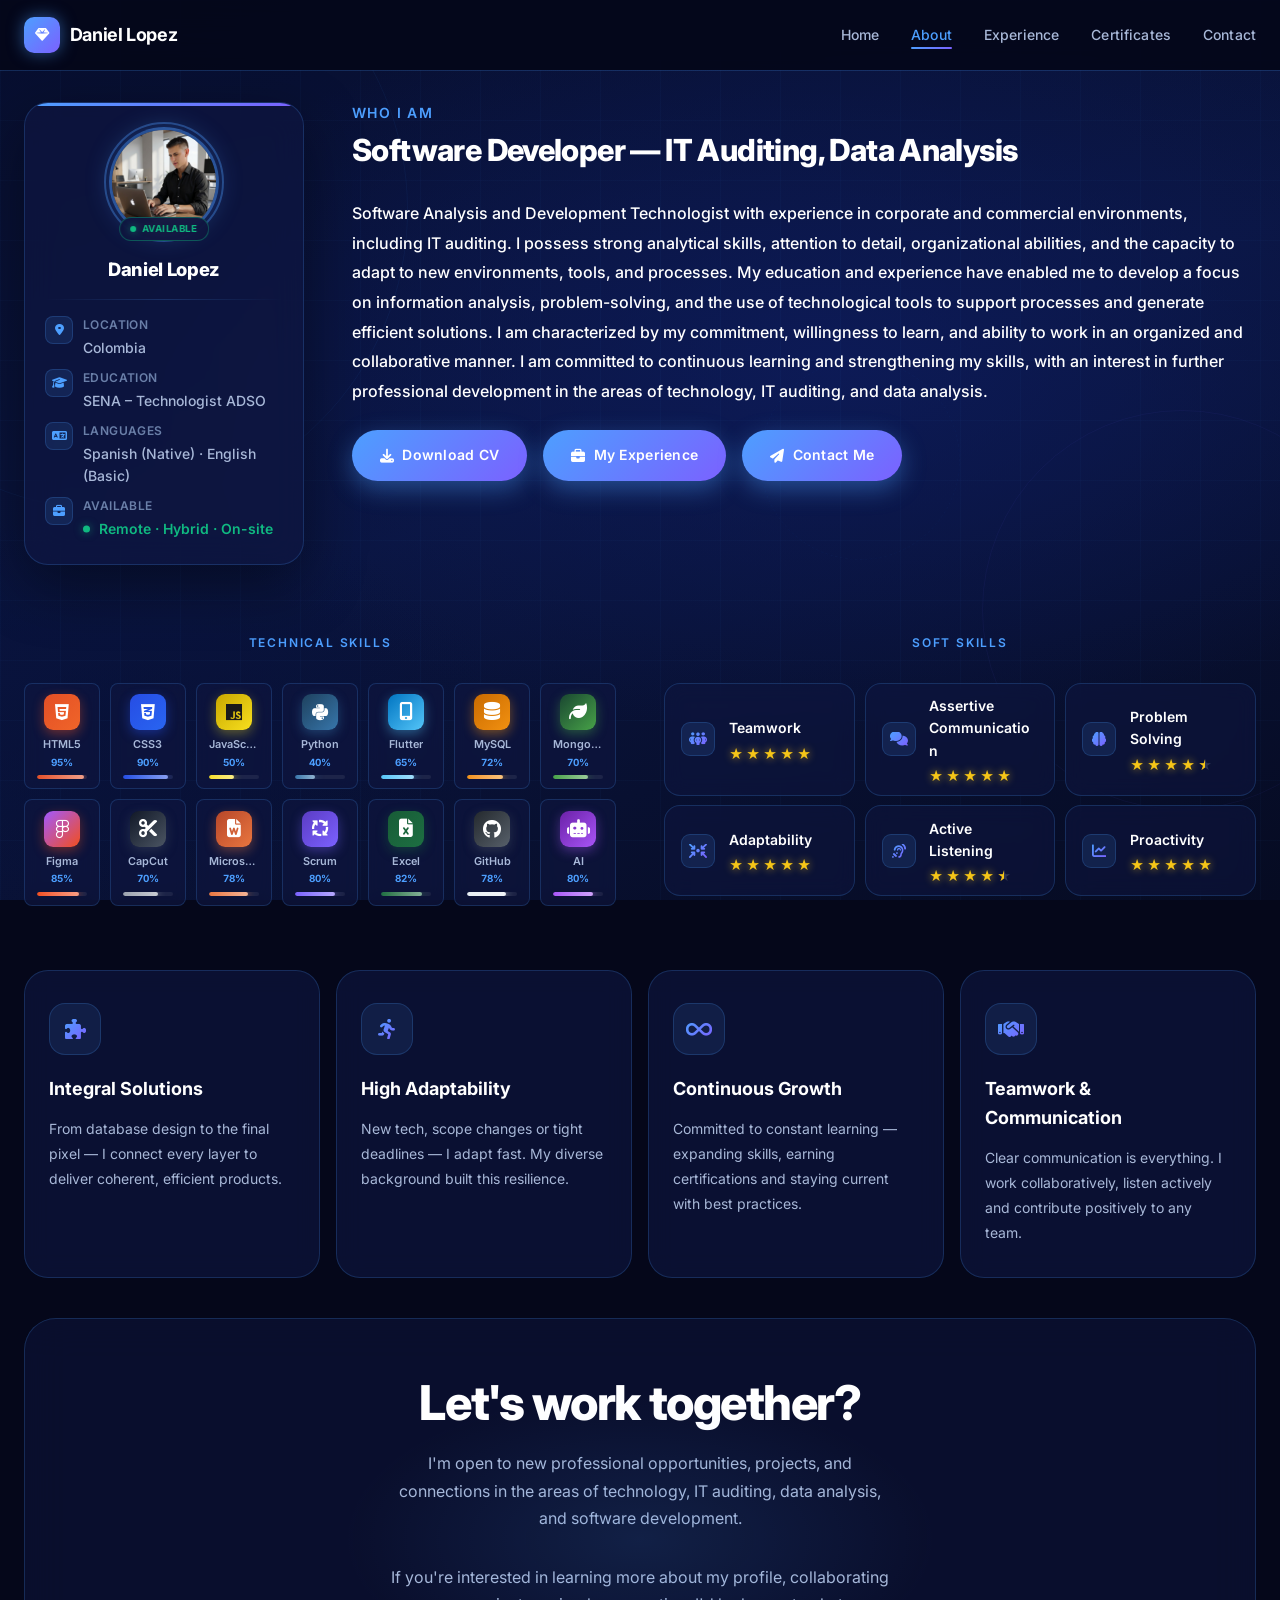
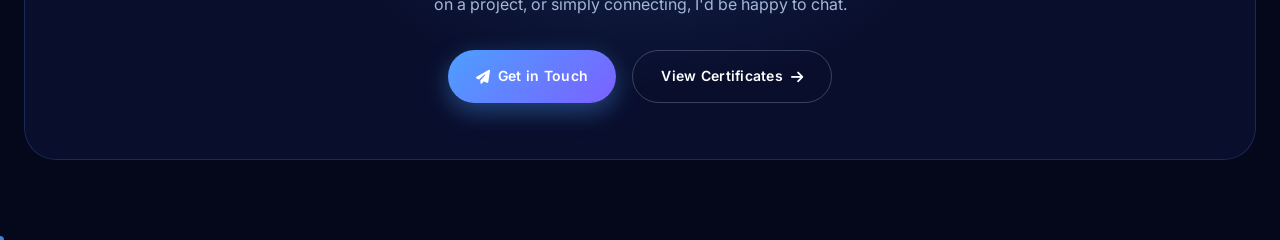
==== acercade/acercade.html @ 4b6804d8 "Actualizar contenido y traducciones en varias páginas: cambiar descripciones y etiquetas a inglés pa" ====
﻿<!DOCTYPE html>
<html lang="en">
  <head>
    <meta charset="UTF-8" />
    <meta name="viewport" content="width=device-width, initial-scale=1.0" />
    <meta name="description" content="About Daniel Lopez - Software Analysis and Development Technologist" />
    <title>Daniel Lopez | About Me</title>
    <!-- Google tag (gtag.js) -->
    <script async src="https://www.googletagmanager.com/gtag/js?id=G-GQ8SQ4P1QR"></script>
    <script>
      window.dataLayer = window.dataLayer || [];
      function gtag(){dataLayer.push(arguments);}
      gtag('js', new Date());
      gtag('config', 'G-GQ8SQ4P1QR');
    </script>
    <link rel="stylesheet" href="acercade.css" />
    <link rel="preconnect" href="https://fonts.googleapis.com" />
    <link rel="preconnect" href="https://fonts.gstatic.com" crossorigin />
    <link href="https://fonts.googleapis.com/css2?family=Inter:wght@300;400;500;600;700;800;900&display=swap" rel="stylesheet" />
    <link rel="stylesheet" href="https://cdnjs.cloudflare.com/ajax/libs/font-awesome/6.5.0/css/all.min.css" />
  </head>
  <body>

    <!-- ====== NAVBAR ====== -->
    <header class="header scrolled" id="header">
      <nav class="nav container">
        <a href="../index.html" class="nav__logo">
          <span class="nav__logo-icon"><i class="fas fa-gem"></i></span>
          <span class="nav__logo-text">Daniel Lopez</span>
        </a>

        <ul class="nav__menu" id="nav-menu">
          <li class="nav__item"><a href="../index.html#home"      class="nav__link">Home</a></li>
          <li class="nav__item"><a href="acercade.html"           class="nav__link active-link">About</a></li>
          <li class="nav__item"><a href="../experiencia/experiencia.html" class="nav__link">Experience</a></li>
          <li class="nav__item"><a href="../certificados/certificados.html" class="nav__link">Certificates</a></li>
          <li class="nav__item"><a href="../contacto/contacto.html" class="nav__link">Contact</a></li>
        </ul>

        <div class="nav__toggle" id="nav-toggle" aria-label="Toggle menu">
          <span></span><span></span><span></span>
        </div>
      </nav>
    </header>

    <!-- ====== MAIN ====== -->
    <main class="about-page">

      <!-- Decorative background -->
      <div class="about-bg">
        <div class="about-bg__circle about-bg__circle--1"></div>
        <div class="about-bg__circle about-bg__circle--2"></div>
        <div class="about-bg__circle about-bg__circle--3"></div>
      </div>

      <div class="about-wrapper container">

        <!-- ===== BLOCK 1: PROFILE (profile card + bio) ===== -->
        <div class="about-main">

          <!-- ---- Left column: Profile Card ---- -->
          <div class="about-left reveal reveal--left">

            <!-- Profile card -->
            <div class="profile-card">

              <!-- Small circular photo + badge -->
              <div class="profile-card__photo-wrap">
                <div class="profile-card__photo-ring"></div>
                <div class="profile-card__photo-frame">
                  <img src="../images/imagen_perfil.png" alt="Daniel Lopez" />
                </div>
                <div class="profile-card__status">
                  <span class="profile-card__status-dot"></span>
                  <span>Available</span>
                </div>
              </div>

              <!-- Name and title -->
              <div class="profile-card__identity">
                <h2 class="profile-card__name">Daniel Lopez</h2>
              </div>

              <!-- Divider -->
              <div class="profile-card__divider"></div>

              <!-- Personal info -->
              <div class="profile-card__details">
                <div class="about-detail">
                  <span class="about-detail__icon"><i class="fas fa-map-marker-alt"></i></span>
                  <div>
                    <span class="about-detail__label">Location</span>
                    <span class="about-detail__value">Colombia</span>
                  </div>
                </div>
                <div class="about-detail">
                  <span class="about-detail__icon"><i class="fas fa-graduation-cap"></i></span>
                  <div>
                    <span class="about-detail__label">Education</span>
                    <span class="about-detail__value">SENA &ndash; Technologist ADSO</span>
                  </div>
                </div>
                <div class="about-detail">
                  <span class="about-detail__icon"><i class="fas fa-language"></i></span>
                  <div>
                    <span class="about-detail__label">Languages</span>
                    <span class="about-detail__value">Spanish (Native) &middot; English (Basic)</span>
                  </div>
                </div>
                <div class="about-detail">
                  <span class="about-detail__icon"><i class="fas fa-briefcase"></i></span>
                  <div>
                    <span class="about-detail__label">Available</span>
                    <span class="about-detail__value about-detail__value--available">Remote &middot; Hybrid &middot; On-site</span>
                  </div>
                </div>
              </div>

            </div><!-- end profile-card -->
          </div>

          <!-- ---- Right column: Bio + buttons ---- -->
          <div class="about-right reveal reveal--right">

            <!-- Heading -->
            <div class="about-bio__header">
              <p class="about-hero__subtitle">Who I am</p>
              <h1 class="about-bio__title">
                Software Developer &mdash;
                <span class="about-bio__title--accent"> IT Auditing, Data Analysis</span>
              </h1>
            </div>

            <!-- Condensed bio -->
            <div class="about-bio">
              <p class="about-bio__text">
                Software Analysis and Development Technologist with experience in corporate and commercial environments, including IT auditing.
                I possess strong analytical skills, attention to detail, organizational abilities, and the capacity to adapt to new environments, tools, and processes.
                My education and experience have enabled me to develop a focus on information analysis, problem-solving, and the use of technological tools to support processes and generate efficient solutions.
                I am characterized by my commitment, willingness to learn, and ability to work in an organized and collaborative manner.
                I am committed to continuous learning and strengthening my skills, with an interest in further professional development in the areas of technology, IT auditing, and data analysis.
              </p>
            </div>

            <!-- CTA Buttons -->
            <div class="about-actions">
              <a href="../cv/Hoja de Vida.pdf" class="btn btn--primary" download="Hoja de Vida.pdf">
                <i class="fas fa-download"></i> Download CV
              </a>
              <a href="../experiencia/experiencia.html" class="btn btn--primary">
                <i class="fas fa-briefcase"></i> My Experience
              </a>
              <a href="../contacto/contacto.html" class="btn btn--primary">
                <i class="fas fa-paper-plane"></i> Contact Me
              </a>
            </div>

          </div><!-- end about-right -->
        </div><!-- end about-main -->


        <!-- ===== BLOCK 2: SKILLS + SOFT SKILLS IN PARALLEL ===== -->
        <div class="about-skills-tools">

          <!-- Technical skill chips -->
          <div class="about-skills-col">
            <div class="section-label section-label--left">
              <span class="section-label__text">Technical Skills</span>
              <span class="section-label__line"></span>
            </div>

            <div class="skills-chips">

              <div class="sk-chip">
                <div class="sk-chip__icon sk-chip__icon--html"><i class="fab fa-html5"></i></div>
                <div class="sk-chip__info">
                  <div class="sk-chip__top"><span class="sk-chip__name">HTML5</span><span class="sk-chip__pct">95%</span></div>
                  <div class="sk-chip__bar"><div class="skill-item__fill skill-item__fill--html"></div></div>
                </div>
              </div>

              <div class="sk-chip">
                <div class="sk-chip__icon sk-chip__icon--css"><i class="fab fa-css3-alt"></i></div>
                <div class="sk-chip__info">
                  <div class="sk-chip__top"><span class="sk-chip__name">CSS3</span><span class="sk-chip__pct">90%</span></div>
                  <div class="sk-chip__bar"><div class="skill-item__fill skill-item__fill--css"></div></div>
                </div>
              </div>

              <div class="sk-chip">
                <div class="sk-chip__icon sk-chip__icon--js"><i class="fab fa-js"></i></div>
                <div class="sk-chip__info">
                  <div class="sk-chip__top"><span class="sk-chip__name">JavaScript</span><span class="sk-chip__pct">50%</span></div>
                  <div class="sk-chip__bar"><div class="skill-item__fill skill-item__fill--js"></div></div>
                </div>
              </div>

              <div class="sk-chip">
                <div class="sk-chip__icon sk-chip__icon--python"><i class="fab fa-python"></i></div>
                <div class="sk-chip__info">
                  <div class="sk-chip__top"><span class="sk-chip__name">Python</span><span class="sk-chip__pct">40%</span></div>
                  <div class="sk-chip__bar"><div class="skill-item__fill skill-item__fill--python"></div></div>
                </div>
              </div>

              <div class="sk-chip">
                <div class="sk-chip__icon sk-chip__icon--flutter"><i class="fas fa-mobile-screen-button"></i></div>
                <div class="sk-chip__info">
                  <div class="sk-chip__top"><span class="sk-chip__name">Flutter</span><span class="sk-chip__pct">65%</span></div>
                  <div class="sk-chip__bar"><div class="skill-item__fill skill-item__fill--flutter"></div></div>
                </div>
              </div>

              <div class="sk-chip">
                <div class="sk-chip__icon sk-chip__icon--mysql"><i class="fas fa-database"></i></div>
                <div class="sk-chip__info">
                  <div class="sk-chip__top"><span class="sk-chip__name">MySQL</span><span class="sk-chip__pct">72%</span></div>
                  <div class="sk-chip__bar"><div class="skill-item__fill skill-item__fill--mysql"></div></div>
                </div>
              </div>

              <div class="sk-chip">
                <div class="sk-chip__icon sk-chip__icon--mongo"><i class="fas fa-leaf"></i></div>
                <div class="sk-chip__info">
                  <div class="sk-chip__top"><span class="sk-chip__name">MongoDB</span><span class="sk-chip__pct">70%</span></div>
                  <div class="sk-chip__bar"><div class="skill-item__fill skill-item__fill--mongo"></div></div>
                </div>
              </div>

              <div class="sk-chip">
                <div class="sk-chip__icon sk-chip__icon--figma"><i class="fab fa-figma"></i></div>
                <div class="sk-chip__info">
                  <div class="sk-chip__top"><span class="sk-chip__name">Figma</span><span class="sk-chip__pct">85%</span></div>
                  <div class="sk-chip__bar"><div class="skill-item__fill skill-item__fill--figma"></div></div>
                </div>
              </div>

              <div class="sk-chip">
                <div class="sk-chip__icon sk-chip__icon--capcut"><i class="fas fa-scissors"></i></div>
                <div class="sk-chip__info">
                  <div class="sk-chip__top"><span class="sk-chip__name">CapCut</span><span class="sk-chip__pct">70%</span></div>
                  <div class="sk-chip__bar"><div class="skill-item__fill skill-item__fill--capcut"></div></div>
                </div>
              </div>

              <div class="sk-chip">
                <div class="sk-chip__icon sk-chip__icon--office"><i class="fas fa-file-word"></i></div>
                <div class="sk-chip__info">
                  <div class="sk-chip__top"><span class="sk-chip__name">Microsoft Office</span><span class="sk-chip__pct">78%</span></div>
                  <div class="sk-chip__bar"><div class="skill-item__fill skill-item__fill--office"></div></div>
                </div>
              </div>

              <div class="sk-chip">
                <div class="sk-chip__icon sk-chip__icon--scrum"><i class="fas fa-arrows-spin"></i></div>
                <div class="sk-chip__info">
                  <div class="sk-chip__top"><span class="sk-chip__name">Scrum</span><span class="sk-chip__pct">80%</span></div>
                  <div class="sk-chip__bar"><div class="skill-item__fill skill-item__fill--scrum"></div></div>
                </div>
              </div>

              <div class="sk-chip">
                <div class="sk-chip__icon sk-chip__icon--excel"><i class="fas fa-file-excel"></i></div>
                <div class="sk-chip__info">
                  <div class="sk-chip__top"><span class="sk-chip__name">Excel</span><span class="sk-chip__pct">82%</span></div>
                  <div class="sk-chip__bar"><div class="skill-item__fill skill-item__fill--excel"></div></div>
                </div>
              </div>

              <div class="sk-chip">
                <div class="sk-chip__icon sk-chip__icon--github"><i class="fab fa-github"></i></div>
                <div class="sk-chip__info">
                  <div class="sk-chip__top"><span class="sk-chip__name">GitHub</span><span class="sk-chip__pct">78%</span></div>
                  <div class="sk-chip__bar"><div class="skill-item__fill skill-item__fill--github"></div></div>
                </div>
              </div>

              <div class="sk-chip">
                <div class="sk-chip__icon sk-chip__icon--ai"><i class="fas fa-robot"></i></div>
                <div class="sk-chip__info">
                  <div class="sk-chip__top"><span class="sk-chip__name">AI</span><span class="sk-chip__pct">80%</span></div>
                  <div class="sk-chip__bar"><div class="skill-item__fill skill-item__fill--ai"></div></div>
                </div>
              </div>

            </div>
          </div><!-- end skills-col -->

        <!-- Soft Skills -->
        <div class="about-softskills-row">
          <div class="section-label section-label--left">
            <span class="section-label__text">Soft Skills</span>
            <span class="section-label__line"></span>
          </div>

          <div class="soft-skills soft-skills--grid">

            <div class="soft-skill">
              <div class="soft-skill__icon"><i class="fas fa-people-group"></i></div>
              <div class="soft-skill__body">
                <span class="soft-skill__name">Teamwork</span>
                <div class="soft-skill__dots">
                  <span class="soft-skill__dot soft-skill__dot--on"></span>
                  <span class="soft-skill__dot soft-skill__dot--on"></span>
                  <span class="soft-skill__dot soft-skill__dot--on"></span>
                  <span class="soft-skill__dot soft-skill__dot--on"></span>
                  <span class="soft-skill__dot soft-skill__dot--on"></span>
                </div>
              </div>
            </div>

            <div class="soft-skill">
              <div class="soft-skill__icon"><i class="fas fa-comments"></i></div>
              <div class="soft-skill__body">
                <span class="soft-skill__name">Assertive Communication</span>
                <div class="soft-skill__dots">
                  <span class="soft-skill__dot soft-skill__dot--on"></span>
                  <span class="soft-skill__dot soft-skill__dot--on"></span>
                  <span class="soft-skill__dot soft-skill__dot--on"></span>
                  <span class="soft-skill__dot soft-skill__dot--on"></span>
                  <span class="soft-skill__dot soft-skill__dot--on"></span>
                </div>
              </div>
            </div>

            <div class="soft-skill">
              <div class="soft-skill__icon"><i class="fas fa-brain"></i></div>
              <div class="soft-skill__body">
                <span class="soft-skill__name">Problem Solving</span>
                <div class="soft-skill__dots">
                  <span class="soft-skill__dot soft-skill__dot--on"></span>
                  <span class="soft-skill__dot soft-skill__dot--on"></span>
                  <span class="soft-skill__dot soft-skill__dot--on"></span>
                  <span class="soft-skill__dot soft-skill__dot--on"></span>
                  <span class="soft-skill__dot soft-skill__dot--half"></span>
                </div>
              </div>
            </div>

            <div class="soft-skill">
              <div class="soft-skill__icon"><i class="fas fa-arrows-to-circle"></i></div>
              <div class="soft-skill__body">
                <span class="soft-skill__name">Adaptability</span>
                <div class="soft-skill__dots">
                  <span class="soft-skill__dot soft-skill__dot--on"></span>
                  <span class="soft-skill__dot soft-skill__dot--on"></span>
                  <span class="soft-skill__dot soft-skill__dot--on"></span>
                  <span class="soft-skill__dot soft-skill__dot--on"></span>
                  <span class="soft-skill__dot soft-skill__dot--on"></span>
                </div>
              </div>
            </div>

            <div class="soft-skill">
              <div class="soft-skill__icon"><i class="fas fa-ear-listen"></i></div>
              <div class="soft-skill__body">
                <span class="soft-skill__name">Active Listening</span>
                <div class="soft-skill__dots">
                  <span class="soft-skill__dot soft-skill__dot--on"></span>
                  <span class="soft-skill__dot soft-skill__dot--on"></span>
                  <span class="soft-skill__dot soft-skill__dot--on"></span>
                  <span class="soft-skill__dot soft-skill__dot--on"></span>
                  <span class="soft-skill__dot soft-skill__dot--half"></span>
                </div>
              </div>
            </div>

            <div class="soft-skill">
              <div class="soft-skill__icon"><i class="fas fa-chart-line"></i></div>
              <div class="soft-skill__body">
                <span class="soft-skill__name">Proactivity</span>
                <div class="soft-skill__dots">
                  <span class="soft-skill__dot soft-skill__dot--on"></span>
                  <span class="soft-skill__dot soft-skill__dot--on"></span>
                  <span class="soft-skill__dot soft-skill__dot--on"></span>
                  <span class="soft-skill__dot soft-skill__dot--on"></span>
                  <span class="soft-skill__dot soft-skill__dot--on"></span>
                </div>
              </div>
            </div>

          </div><!-- end soft-skills -->
        </div><!-- end about-softskills-row -->

        </div><!-- end about-skills-tools -->


        <!-- ===== BLOCK 3: VALUES + CTA ===== -->
        <div class="about-bottom">

          <!-- Values (2 cols) -->
          <div class="values-grid">
            <div class="value-card">
              <div class="value-card__icon"><i class="fas fa-puzzle-piece"></i></div>
              <h3 class="value-card__title">Integral Solutions</h3>
              <p class="value-card__desc">From database design to the final pixel &mdash; I connect every layer to deliver coherent, efficient products.</p>
            </div>
            <div class="value-card">
              <div class="value-card__icon"><i class="fas fa-person-running"></i></div>
              <h3 class="value-card__title">High Adaptability</h3>
              <p class="value-card__desc">New tech, scope changes or tight deadlines &mdash; I adapt fast. My diverse background built this resilience.</p>
            </div>
            <div class="value-card">
              <div class="value-card__icon"><i class="fas fa-infinity"></i></div>
              <h3 class="value-card__title">Continuous Growth</h3>
              <p class="value-card__desc">Committed to constant learning &mdash; expanding skills, earning certifications and staying current with best practices.</p>
            </div>
            <div class="value-card">
              <div class="value-card__icon"><i class="fas fa-handshake"></i></div>
              <h3 class="value-card__title">Teamwork &amp; Communication</h3>
              <p class="value-card__desc">Clear communication is everything. I work collaboratively, listen actively and contribute positively to any team.</p>
            </div>
          </div>

          <!-- Final CTA -->
          <div class="about-cta">
            <div class="about-cta__glow"></div>
            <h2 class="about-cta__title">Let&apos;s work together?</h2>
            <p class="about-cta__desc">
              I&apos;m open to new professional opportunities, projects, and connections in the areas of technology, IT auditing, data analysis, and software development.
            </p>
            <p class="about-cta__desc">
              If you&apos;re interested in learning more about my profile, collaborating on a project, or simply connecting, I&apos;d be happy to chat.
            </p>
            <div class="about-cta__actions">
              <a href="../contacto/contacto.html" class="btn btn--primary">
                <i class="fas fa-paper-plane"></i> Get in Touch
              </a>
              <a href="../certificados/certificados.html" class="btn btn--outline">
                View Certificates <i class="fas fa-arrow-right"></i>
              </a>
            </div>
          </div>

        </div><!-- end about-bottom -->

      </div><!-- end about-wrapper -->
    </main>

    <!-- Scroll to top button -->
    <a href="#" class="scroll-top-btn" id="scroll-top" aria-label="Scroll to top">
      <i class="fas fa-chevron-up"></i>
    </a>

    <script src="acercade.js"></script>
    <script src="../js/analytics-events.js"></script>
  </body>
</html>
---- acercade/acercade.css ----
/* ==========================================
  DANIEL LOPEZ | WEBSITE
   acercade.css — About Me Page Stylesheet
   ========================================== */

/* ---- Google Fonts + Variables ---- */
@import url('https://fonts.googleapis.com/css2?family=Inter:wght@300;400;500;600;700;800;900&display=swap');

:root {
  --color-bg-primary:    #05071a;
  --color-bg-secondary:  #0b1033;
  --color-bg-card:       #0f1640;
  --color-accent:        #4d9fff;
  --color-accent-light:  #7bc9ff;
  --color-accent-grad:   linear-gradient(135deg, #4d9fff 0%, #7b61ff 100%);
  --color-text-primary:  #ffffff;
  --color-text-secondary:#a8b8d8;
  --color-text-muted:    #6a7fa8;
  --color-border:        rgba(77, 159, 255, 0.2);

  --font-family: 'Inter', sans-serif;
  --font-size-xs:   .75rem;
  --font-size-sm:   .875rem;
  --font-size-base: 1rem;
  --font-size-lg:   1.125rem;
  --font-size-xl:   1.25rem;
  --font-size-2xl:  1.5rem;
  --font-size-3xl:  2rem;

  --space-xs:  .5rem;
  --space-sm:  1rem;
  --space-md:  1.5rem;
  --space-lg:  2rem;
  --space-xl:  3rem;
  --space-2xl: 5rem;

  --container-max: 1300px;
  --container-px:  1.5rem;
  --nav-height:    70px;
  --radius-sm:     .5rem;
  --radius-md:     1rem;
  --radius-lg:     1.5rem;
  --radius-full:   9999px;

  --transition-fast:   .2s ease;
  --transition-base:   .35s ease;
  --transition-smooth: .5s cubic-bezier(.25,.8,.25,1);

  --shadow-glow:   0 0 30px rgba(77,159,255,0.25);
  --shadow-card:   0 20px 60px rgba(0,0,0,0.4);
  --shadow-btn:    0 8px 24px rgba(77,159,255,0.4);
}

/* ==========================================
   RESET & BASE
   ========================================== */
*, *::before, *::after { box-sizing: border-box; margin: 0; padding: 0; }
html { scroll-behavior: smooth; font-size: 100%; }
body {
  font-family: var(--font-family);
  background-color: var(--color-bg-primary);
  color: var(--color-text-primary);
  line-height: 1.6;
  overflow-x: hidden;
  min-height: 100vh;
}
a { text-decoration: none; color: inherit; }
ul { list-style: none; }
img { max-width: 100%; display: block; }
button { cursor: pointer; border: none; background: none; font-family: inherit; }

/* ==========================================
   BACKGROUND
   ========================================== */
body::before {
  content: '';
  position: fixed;
  inset: 0;
  background:
    radial-gradient(ellipse 80% 60% at 65% 40%, rgba(13,27,90,0.85) 0%, transparent 70%),
    radial-gradient(ellipse 50% 40% at 10% 80%, rgba(7,16,55,0.7) 0%, transparent 60%),
    linear-gradient(160deg, #070e2e 0%, #0a1540 50%, #060b22 100%);
  z-index: -2;
}
body::after {
  content: '';
  position: fixed;
  inset: 0;
  background-image:
    linear-gradient(rgba(77,159,255,0.03) 1px, transparent 1px),
    linear-gradient(90deg, rgba(77,159,255,0.03) 1px, transparent 1px);
  background-size: 60px 60px;
  z-index: -1;
  pointer-events: none;
}

/* ==========================================
   LAYOUT
   ========================================== */
.container {
  max-width: var(--container-max);
  margin: 0 auto;
  padding: 0 var(--container-px);
}

/* ==========================================
   NAVBAR
   ========================================== */
.header {
  position: fixed;
  top: 0; left: 0;
  width: 100%;
  height: var(--nav-height);
  z-index: 1000;
  transition: background var(--transition-base), box-shadow var(--transition-base);
}
.header.scrolled {
  background: rgba(5,7,26,0.92);
  -webkit-backdrop-filter: blur(20px);
  backdrop-filter: blur(20px);
  box-shadow: 0 1px 0 var(--color-border);
}
.nav {
  display: flex;
  align-items: center;
  justify-content: space-between;
  height: 100%;
}
.nav__logo {
  display: flex;
  align-items: center;
  gap: .6rem;
  font-size: var(--font-size-lg);
  font-weight: 700;
  letter-spacing: -.02em;
  transition: opacity var(--transition-fast);
}
.nav__logo:hover { opacity: .8; }
.nav__logo-icon {
  width: 36px; height: 36px;
  background: var(--color-accent-grad);
  border-radius: 10px;
  display: grid;
  place-items: center;
  font-size: .9rem;
  color: #fff;
  box-shadow: 0 0 16px rgba(77,159,255,0.5);
}
.nav__menu {
  display: flex;
  align-items: center;
  gap: var(--space-lg);
}
.nav__link {
  font-size: var(--font-size-sm);
  font-weight: 500;
  color: var(--color-text-secondary);
  position: relative;
  padding: .25rem 0;
  transition: color var(--transition-fast);
  letter-spacing: .01em;
}
.nav__link::after {
  content: '';
  position: absolute;
  bottom: -2px; left: 0;
  width: 0; height: 2px;
  background: var(--color-accent-grad);
  border-radius: var(--radius-full);
  transition: width var(--transition-base);
}
.nav__link:hover,
.nav__link.active-link { color: var(--color-text-primary); }
.nav__link:hover::after,
.nav__link.active-link::after { width: 100%; }
.nav__link.active-link { color: var(--color-accent); }
.nav__toggle {
  display: none;
  flex-direction: column;
  gap: 5px;
  cursor: pointer;
  padding: 4px;
}
.nav__toggle span {
  display: block;
  width: 24px; height: 2px;
  background: var(--color-text-primary);
  border-radius: var(--radius-full);
  transition: transform var(--transition-base), opacity var(--transition-base), width var(--transition-base);
}
.nav__toggle.open span:nth-child(1) { transform: translateY(7px) rotate(45deg); }
.nav__toggle.open span:nth-child(2) { opacity: 0; width: 0; }
.nav__toggle.open span:nth-child(3) { transform: translateY(-7px) rotate(-45deg); }

/* ==========================================
   BUTTONS
   ========================================== */
.btn {
  display: inline-flex;
  align-items: center;
  gap: .5rem;
  padding: .875rem 1.75rem;
  border-radius: var(--radius-full);
  font-size: var(--font-size-sm);
  font-weight: 600;
  letter-spacing: .02em;
  transition: all var(--transition-base);
  white-space: nowrap;
}
.btn--primary {
  background: var(--color-accent-grad);
  color: #fff;
  box-shadow: var(--shadow-btn);
}
.btn--primary:hover {
  transform: translateY(-3px);
  box-shadow: 0 12px 32px rgba(77,159,255,0.55);
}
.btn--outline {
  background: transparent;
  color: var(--color-text-primary);
  border: 1.5px solid rgba(168,184,216,0.3);
}
.btn--outline:hover {
  border-color: var(--color-accent);
  color: var(--color-accent);
  transform: translateY(-3px);
  box-shadow: 0 8px 24px rgba(77,159,255,0.15);
}
.btn--outline i { transition: transform var(--transition-base); }
.btn--outline:hover i { transform: translateX(5px); }

/* Botón terciario sutil */
.btn--ghost {
  background: transparent;
  color: var(--color-text-secondary);
  border: 1.5px solid rgba(168,184,216,0.15);
}
.btn--ghost:hover {
  border-color: rgba(168,184,216,0.35);
  color: var(--color-text-primary);
  transform: translateY(-3px);
}
.btn--ghost i { transition: transform var(--transition-base); }
.btn--ghost:hover i { transform: translateX(5px); }

/* ==========================================
   SCROLL TO TOP
   ========================================== */
.scroll-top-btn {
  position: fixed;
  bottom: 2rem; right: 2.5rem;
  width: 42px; height: 42px;
  background: var(--color-accent-grad);
  color: #fff;
  border-radius: 50%;
  display: grid;
  place-items: center;
  font-size: .8rem;
  z-index: 50;
  opacity: 0;
  pointer-events: none;
  transform: translateY(10px);
  transition: opacity var(--transition-base), transform var(--transition-base);
  box-shadow: var(--shadow-btn);
}
.scroll-top-btn.visible {
  opacity: 1;
  pointer-events: auto;
  transform: translateY(0);
}
.scroll-top-btn:hover { transform: translateY(-3px); }

/* ==========================================
   REVEAL ANIMATIONS
   ========================================== */
.reveal {
  opacity: 0;
  transform: translateY(40px);
  transition: opacity .7s ease, transform .7s ease;
}
.reveal--left {
  transform: translateX(-40px);
}
.reveal--right {
  transform: translateX(40px);
}
.reveal.revealed {
  opacity: 1;
  transform: translate(0, 0);
}

/* ==========================================
   PAGE WRAPPER
   ========================================== */
.about-page {
  min-height: 100vh;
  padding-top: var(--nav-height);
  position: relative;
}

/* Background decorative circles */
.about-bg {
  position: fixed;
  inset: 0;
  pointer-events: none;
  overflow: hidden;
  z-index: 0;
}
.about-bg__circle {
  position: absolute;
  border-radius: 50%;
  border: 1px solid var(--color-border);
  opacity: .3;
}
.about-bg__circle--1 {
  width: 600px; height: 600px;
  top: -10%; left: -15%;
  animation: rotateSlow 35s linear infinite;
}
.about-bg__circle--2 {
  width: 400px; height: 400px;
  bottom: 10%; right: -8%;
  border-color: rgba(123,97,255,0.2);
  animation: rotateSlow 25s linear infinite reverse;
}
.about-bg__circle--3 {
  width: 200px; height: 200px;
  top: 40%; right: 25%;
  border-style: dashed;
  border-color: rgba(77,159,255,0.1);
  animation: rotateSlow 18s linear infinite;
}
@keyframes rotateSlow {
  from { transform: rotate(0deg); }
  to   { transform: rotate(360deg); }
}

.about-wrapper {
  position: relative;
  z-index: 1;
  padding-top: var(--space-lg);
  padding-bottom: var(--space-2xl);
  display: flex;
  flex-direction: column;
  gap: 4rem;
}

/* ==========================================
   HERO DE SECCIÓN (ahora dentro del bloque principal)
   ========================================== */
.about-hero__subtitle {
  font-size: var(--font-size-sm);
  font-weight: 600;
  color: var(--color-accent);
  letter-spacing: .1em;
  text-transform: uppercase;
  margin-bottom: .4rem;
}

/* ==========================================
   MAIN — 2 COLUMNAS
   ========================================== */
.about-main {
  display: grid;
  grid-template-columns: 280px 1fr;
  gap: 3rem;
  align-items: start;
}

/* ---- COLUMNA IZQUIERDA ---- */
.about-left {
  display: flex;
  flex-direction: column;
  align-items: stretch;
}

/* ==========================================
   PROFILE CARD (nueva tarjeta lateral)
   ========================================== */
.profile-card {
  background: rgba(15,22,64,0.7);
  border: 1px solid var(--color-border);
  border-radius: var(--radius-lg);
  padding: 1.5rem 1.25rem;
  -webkit-backdrop-filter: blur(16px);
  backdrop-filter: blur(16px);
  display: flex;
  flex-direction: column;
  align-items: center;
  gap: .85rem;
  box-shadow: var(--shadow-card);
  position: relative;
  overflow: hidden;
}
.profile-card::before {
  content: '';
  position: absolute;
  top: 0; left: 0; right: 0;
  height: 3px;
  background: var(--color-accent-grad);
}

/* Foto circular pequeña */
.profile-card__photo-wrap {
  position: relative;
  width: 110px;
  height: 110px;
  flex-shrink: 0;
}
.profile-card__photo-ring {
  position: absolute;
  inset: -5px;
  border-radius: 50%;
  border: 2px solid rgba(77,159,255,0.35);
  animation: pulseRing 3.5s ease-in-out infinite;
}
.profile-card__photo-frame {
  width: 110px;
  height: 110px;
  border-radius: 50%;
  overflow: hidden;
  border: 3px solid rgba(77,159,255,0.4);
  box-shadow: 0 0 24px rgba(77,159,255,0.25);
  background: linear-gradient(160deg,#0d1b4b,#1a2a5e);
}
.profile-card__photo-frame img {
  width: 100%;
  height: 100%;
  object-fit: cover;
  object-position: top center;
}

/* Badge "Available" debajo de la foto */
.profile-card__status {
  position: absolute;
  bottom: -4px;
  left: 50%;
  transform: translateX(-50%);
  display: inline-flex;
  align-items: center;
  gap: .35rem;
  background: rgba(15,22,64,0.95);
  border: 1px solid rgba(16,185,129,0.4);
  border-radius: var(--radius-full);
  padding: .2rem .65rem;
  font-size: .6rem;
  font-weight: 700;
  color: #10b981;
  white-space: nowrap;
  -webkit-backdrop-filter: blur(10px);
  backdrop-filter: blur(10px);
  letter-spacing: .05em;
  text-transform: uppercase;
}
.profile-card__status-dot {
  width: 6px; height: 6px;
  border-radius: 50%;
  background: #10b981;
  box-shadow: 0 0 8px rgba(16,185,129,0.7);
  animation: pulseGreen 1.8s ease-in-out infinite;
  flex-shrink: 0;
}

/* Nombre */
.profile-card__identity {
  text-align: center;
  margin-top: .25rem;
}
.profile-card__name {
  font-size: 1.15rem;
  font-weight: 800;
  color: var(--color-text-primary);
  letter-spacing: -.02em;
  margin-bottom: 0;
}
.profile-card__role {
  font-size: var(--font-size-sm);
  font-weight: 600;
  background: var(--color-accent-grad);
  -webkit-background-clip: text;
  -webkit-text-fill-color: transparent;
  background-clip: text;
  line-height: 1.4;
}
.profile-card__role--sub {
  font-size: var(--font-size-xs);
  color: var(--color-text-muted);
  -webkit-text-fill-color: unset;
  background: none;
  font-weight: 500;
  margin-top: .1rem;
}

/* Divisor */
.profile-card__divider {
  width: 100%;
  height: 1px;
  background: linear-gradient(90deg, transparent, var(--color-border), transparent);
  margin: .1rem 0;
}

/* Detalles dentro de la card */
.profile-card__details {
  display: flex;
  flex-direction: column;
  gap: .55rem;
  width: 100%;
}

/* Stats compactas al fondo */
.profile-card__stats {
  display: grid;
  grid-template-columns: repeat(3,1fr);
  gap: .6rem;
  width: 100%;
}
.profile-stat {
  display: flex;
  flex-direction: column;
  align-items: center;
  gap: .2rem;
  background: rgba(77,159,255,0.06);
  border: 1px solid rgba(77,159,255,0.12);
  border-radius: var(--radius-md);
  padding: .75rem .5rem;
  text-align: center;
}
.profile-stat__number {
  font-size: 1.3rem;
  font-weight: 800;
  background: var(--color-accent-grad);
  -webkit-background-clip: text;
  -webkit-text-fill-color: transparent;
  background-clip: text;
  letter-spacing: -.03em;
  line-height: 1;
}
.profile-stat__label {
  font-size: .6rem;
  font-weight: 500;
  color: var(--color-text-muted);
  line-height: 1.4;
  text-transform: uppercase;
  letter-spacing: .04em;
}

/* ---- COLUMNA DERECHA ---- */
.about-right {
  display: flex;
  flex-direction: column;
  gap: var(--space-md);
}

/* Encabezado bio */
.about-bio__header {
  margin-bottom: .25rem;
}

/* Bio */
.about-bio {
  display: flex;
  flex-direction: column;
  gap: .75rem;
}
.about-bio__title {
  font-size: clamp(1.35rem, 2.5vw, 1.9rem);
  font-weight: 800;
  letter-spacing: -.02em;
  line-height: 1.25;
  margin-bottom: .15rem;
}
.about-bio__title--accent {
  color: #ffffff;
  -webkit-text-fill-color: #ffffff;
}
.about-bio__text {
  font-size: var(--font-size-base);
  color: var(--color-text-primary);
  line-height: 1.85;
  font-weight: 500;
}
.about-bio__text strong {
  color: #ffffff;
  font-weight: 700;
}

/* Info personal (usada dentro de profile-card__details) */
.about-details {
  display: flex;
  flex-direction: column;
  gap: .75rem;
}
.about-detail {
  display: flex;
  align-items: flex-start;
  gap: .6rem;
}
.about-detail > div {
  display: flex;
  flex-direction: column;
}
.about-detail__icon {
  width: 28px; height: 28px;
  border-radius: 8px;
  background: rgba(77,159,255,0.12);
  border: 1px solid rgba(77,159,255,0.2);
  display: grid;
  place-items: center;
  font-size: .75rem;
  color: var(--color-accent);
  flex-shrink: 0;
  margin-top: 1px;
}
.about-detail__label {
  display: block;
  font-size: var(--font-size-xs);
  font-weight: 600;
  color: var(--color-text-muted);
  letter-spacing: .04em;
  text-transform: uppercase;
  margin-bottom: .15rem;
}
.about-detail__value {
  display: block;
  font-size: var(--font-size-sm);
  color: var(--color-text-secondary);
  font-weight: 500;
}
.about-detail__value--available {
  color: #10b981;
  font-weight: 600;
  position: relative;
  padding-left: 1rem;
}
.about-detail__value--available::before {
  content: '';
  position: absolute;
  left: 0; top: 50%;
  transform: translateY(-50%);
  width: 7px; height: 7px;
  border-radius: 50%;
  background: #10b981;
  box-shadow: 0 0 8px rgba(16,185,129,0.6);
  animation: pulseGreen 1.8s ease-in-out infinite;
}
@keyframes pulseGreen {
  0%,100% { box-shadow: 0 0 8px rgba(16,185,129,0.6); }
  50%      { box-shadow: 0 0 16px rgba(16,185,129,1); }
}

/* CTA Buttons */
.about-actions {
  display: flex;
  gap: var(--space-sm);
  flex-wrap: wrap;
}

/* ==========================================
   SECTION LABELS & TITLES (Reutilizables)
   ========================================== */
.section-label {
  display: flex;
  align-items: center;
  gap: 1rem;
  justify-content: center;
  margin-bottom: .75rem;
}
.section-label__line {
  flex: 1;
  height: 1px;
  max-width: 100px;
  background: linear-gradient(90deg, transparent, var(--color-border), transparent);
}
.section-label__text {
  font-size: var(--font-size-xs);
  font-weight: 600;
  letter-spacing: .15em;
  text-transform: uppercase;
  color: var(--color-accent);
}
.section-title {
  font-size: clamp(1.8rem, 3.5vw, 2.6rem);
  font-weight: 800;
  letter-spacing: -.02em;
  text-align: center;
  margin-bottom: .75rem;
}
.section-title--accent {
  background: var(--color-accent-grad);
  -webkit-background-clip: text;
  -webkit-text-fill-color: transparent;
  background-clip: text;
}
.section-desc {
  text-align: center;
  font-size: var(--font-size-base);
  color: var(--color-text-secondary);
  max-width: 560px;
  margin: 0 auto var(--space-xl);
  line-height: 1.7;
}

/* ==========================================
   SKILLS + TOOLS EN PARALELO
   ========================================== */
.about-skills-tools {
  display: grid;
  grid-template-columns: repeat(2, minmax(0, 1fr));
  gap: 3rem;
  align-items: start;
}

.about-softskills-row {
  display: flex;
  flex-direction: column;
  gap: 1rem;
  margin-top: 0;
  min-width: 0;
}

.about-skills-col > .section-label,
.about-softskills-row > .section-label {
  display: block;
  text-align: center;
}

.about-skills-col > .section-label .section-label__line,
.about-softskills-row > .section-label .section-label__line {
  display: none;
}

/* Soft skills en grid horizontal */
.soft-skills--grid {
  display: grid;
  grid-template-columns: repeat(3, minmax(0, 1fr));
  gap: 0.75rem;
}

/* Columna de skills */
.about-skills-col {
  display: flex;
  flex-direction: column;
  gap: 1rem;
}

/* Section label alineado a la izquierda */
.section-label--left {
  justify-content: flex-start;
}
.section-label--left .section-label__line {
  flex: 1;
  max-width: 9999px;
}

/* ==========================================
   SKILLS CHIPS (estilo horizontal compacto)
   ========================================== */
.about-skills-section {
  display: flex;
  flex-direction: column;
}

.skills-chips {
  display: flex;
  flex-wrap: wrap;
  gap: .65rem;
}

/* Chip individual — icon + nombre + barra, vertical */
.sk-chip {
  display: flex;
  flex-direction: column;
  align-items: center;
  gap: .4rem;
  background: rgba(15,22,64,0.6);
  border: 1px solid var(--color-border);
  border-radius: var(--radius-sm);
  padding: .65rem .75rem .55rem;
  min-width: 72px;
  flex: 1 1 72px;
  max-width: 96px;
  -webkit-backdrop-filter: blur(8px);
  backdrop-filter: blur(8px);
  transition: border-color var(--transition-fast), transform var(--transition-fast), box-shadow var(--transition-fast);
  cursor: default;
}
.sk-chip:hover {
  border-color: rgba(77,159,255,0.5);
  transform: translateY(-4px);
  box-shadow: 0 8px 24px rgba(0,0,0,0.35);
}

/* Icono */
.sk-chip__icon {
  flex-shrink: 0;
  width: 36px; height: 36px;
  border-radius: 9px;
  display: grid;
  place-items: center;
  font-size: 1.15rem;
  color: #fff;
  transition: transform var(--transition-fast);
}
.sk-chip:hover .sk-chip__icon { transform: scale(1.15) rotate(-6deg); }

.sk-chip__icon--html   { background: linear-gradient(135deg,#e34f26,#f06529); box-shadow: 0 4px 12px rgba(227,79,38,.45); }
.sk-chip__icon--css    { background: linear-gradient(135deg,#264de4,#2965f1); box-shadow: 0 4px 12px rgba(38,77,228,.45); }
.sk-chip__icon--js     { background: linear-gradient(135deg,#c9a800,#f7df1e); box-shadow: 0 4px 12px rgba(247,223,30,.35); color: #1a1a1a; }
.sk-chip__icon--python { background: linear-gradient(135deg,#1e415e,#3776ab); box-shadow: 0 4px 12px rgba(55,118,171,.45); }
.sk-chip__icon--flutter{ background: linear-gradient(135deg,#0175c2,#54c5f8); box-shadow: 0 4px 12px rgba(84,197,248,.4); }
.sk-chip__icon--mysql  { background: linear-gradient(135deg,#c96a00,#f29111); box-shadow: 0 4px 12px rgba(242,145,17,.45); }
.sk-chip__icon--mongo  { background: linear-gradient(135deg,#1a4731,#47a248); box-shadow: 0 4px 12px rgba(71,162,72,.45); }
.sk-chip__icon--figma  { background: linear-gradient(135deg,#a259ff,#f24e1e); box-shadow: 0 4px 12px rgba(242,78,30,.4); }
.sk-chip__icon--capcut { background: linear-gradient(135deg,#111827,#4b5563); box-shadow: 0 4px 12px rgba(75,85,99,.4); }
.sk-chip__icon--office { background: linear-gradient(135deg,#b7472a,#e9763f); box-shadow: 0 4px 12px rgba(233,118,63,.4); }
.sk-chip__icon--scrum  { background: linear-gradient(135deg,#5b3cc4,#7b61ff); box-shadow: 0 4px 12px rgba(123,97,255,.4); }
.sk-chip__icon--excel  { background: linear-gradient(135deg,#185c37,#1d6f42); box-shadow: 0 4px 12px rgba(29,111,66,.4); }
.sk-chip__icon--github { background: linear-gradient(135deg,#24292e,#57606a); box-shadow: 0 4px 12px rgba(87,96,106,.4); }
.sk-chip__icon--ai     { background: linear-gradient(135deg,#6b21a8,#a855f7); box-shadow: 0 4px 12px rgba(168,85,247,.4); }

/* Info */
.sk-chip__info {
  width: 100%;
  display: flex;
  flex-direction: column;
  align-items: center;
  gap: .3rem;
}
.sk-chip__top {
  display: flex;
  flex-direction: column;
  align-items: center;
  gap: .05rem;
  width: 100%;
  text-align: center;
}
.sk-chip__name {
  font-size: .68rem;
  font-weight: 600;
  color: var(--color-text-secondary);
  white-space: nowrap;
  overflow: hidden;
  text-overflow: ellipsis;
  max-width: 100%;
}
.sk-chip__pct {
  font-size: .62rem;
  font-weight: 700;
  color: var(--color-accent);
  font-variant-numeric: tabular-nums;
}
.sk-chip__bar {
  width: 100%;
  height: 4px;
  background: rgba(255,255,255,0.07);
  border-radius: var(--radius-full);
  overflow: hidden;
}
.skill-item__fill {
  height: 100%;
  width: 0;
  border-radius: var(--radius-full);
  background: linear-gradient(90deg, var(--sk-color), color-mix(in srgb, var(--sk-color) 55%, #fff));
  box-shadow: 0 0 8px var(--sk-color);
  transition: width 1.4s cubic-bezier(.25,.8,.25,1);
}
.skill-item__fill.in-view { width: var(--sk-pct); }

.skill-item__fill--html { --sk-pct: 95%; --sk-color: #e34f26; }
.skill-item__fill--css { --sk-pct: 90%; --sk-color: #264de4; }
.skill-item__fill--js { --sk-pct: 50%; --sk-color: #f7df1e; }
.skill-item__fill--python { --sk-pct: 40%; --sk-color: #3776ab; }
.skill-item__fill--flutter { --sk-pct: 65%; --sk-color: #54c5f8; }
.skill-item__fill--mysql { --sk-pct: 72%; --sk-color: #f29111; }
.skill-item__fill--mongo { --sk-pct: 70%; --sk-color: #47a248; }
.skill-item__fill--figma { --sk-pct: 85%; --sk-color: #f24e1e; }
.skill-item__fill--capcut { --sk-pct: 70%; --sk-color: #9ca3af; }
.skill-item__fill--office { --sk-pct: 78%; --sk-color: #e9763f; }
.skill-item__fill--scrum { --sk-pct: 80%; --sk-color: #7b61ff; }
.skill-item__fill--excel { --sk-pct: 82%; --sk-color: #1d6f42; }
.skill-item__fill--github { --sk-pct: 78%; --sk-color: #e6edf3; }
.skill-item__fill--ai { --sk-pct: 80%; --sk-color: #a855f7; }

/* ==========================================
   SOFT SKILLS
   ========================================== */
.soft-skills {
  display: grid;
  gap: .6rem;
}

.soft-skill {
  display: flex;
  align-items: center;
  gap: .85rem;
  background: rgba(15,22,64,0.55);
  border: 1px solid var(--color-border);
  border-radius: var(--radius-md);
  padding: .7rem 1rem;
  -webkit-backdrop-filter: blur(10px);
  backdrop-filter: blur(10px);
  transition: border-color var(--transition-fast), transform var(--transition-fast), box-shadow var(--transition-fast);
}
.soft-skill:hover {
  border-color: rgba(77,159,255,0.45);
  transform: translateX(4px);
  box-shadow: 0 6px 20px rgba(0,0,0,0.25);
}

.soft-skill__icon {
  width: 34px; height: 34px;
  border-radius: 9px;
  background: rgba(77,159,255,0.12);
  border: 1px solid rgba(77,159,255,0.2);
  display: grid;
  place-items: center;
  font-size: .9rem;
  flex-shrink: 0;
  transition: transform var(--transition-fast), background var(--transition-fast);
}
.soft-skill__icon i {
  background: var(--color-accent-grad);
  -webkit-background-clip: text;
  -webkit-text-fill-color: transparent;
  background-clip: text;
}
.soft-skill:hover .soft-skill__icon {
  background: rgba(77,159,255,0.22);
  transform: scale(1.1) rotate(-6deg);
}

.soft-skill__body {
  display: flex;
  flex: 1;
  min-width: 0;
  align-items: center;
  justify-content: space-between;
  gap: .5rem;
  flex-wrap: wrap;
}

.soft-skill__name {
  font-size: var(--font-size-sm);
  font-weight: 600;
  color: var(--color-text-primary);
  min-width: 0;
  white-space: normal;
  overflow-wrap: anywhere;
}

/* Estrellas de nivel (5 = máximo) */
.soft-skill__dots {
  display: flex;
  gap: 3px;
  flex-shrink: 0;
}
.soft-skill__dot {
  font-size: .85rem;
  line-height: 1;
  transition: transform var(--transition-fast), filter var(--transition-fast);
}
.soft-skill__dot::before {
  content: '★';
  color: rgba(255,255,255,0.15);
}
.soft-skill__dot--on::before {
  content: '★';
  color: #f5c518;
  filter: drop-shadow(0 0 4px rgba(245,197,24,0.7));
}
.soft-skill__dot--half::before {
  content: '★';
  background: linear-gradient(90deg, #f5c518 50%, rgba(255,255,255,0.15) 50%);
  -webkit-background-clip: text;
  -webkit-text-fill-color: transparent;
  background-clip: text;
  filter: none;
}
.soft-skill:hover .soft-skill__dot--on {
  transform: scale(1.2);
  filter: drop-shadow(0 0 6px rgba(245,197,24,0.9));
}

/* ==========================================
   TOOLS GRID (chips compactos)
   ========================================== */
.about-tools-section {
  display: flex;
  flex-direction: column;
}

.tools-grid {
  display: flex;
  flex-wrap: wrap;
  gap: .5rem;
}
.tool-chip {
  display: inline-flex;
  align-items: center;
  gap: .45rem;
  padding: .45rem .9rem;
  background: rgba(15,22,64,0.65);
  border: 1px solid var(--color-border);
  border-radius: var(--radius-full);
  font-size: var(--font-size-xs);
  font-weight: 500;
  color: var(--color-text-secondary);
  -webkit-backdrop-filter: blur(10px);
  backdrop-filter: blur(10px);
  transition: all var(--transition-fast);
  cursor: default;
}
.tool-chip i {
  font-size: .85rem;
  background: var(--color-accent-grad);
  -webkit-background-clip: text;
  -webkit-text-fill-color: transparent;
  background-clip: text;
}
.tool-chip:hover {
  border-color: rgba(77,159,255,0.5);
  color: var(--color-text-primary);
  transform: translateY(-2px);
  box-shadow: 0 6px 18px rgba(0,0,0,0.25);
  background: rgba(15,22,64,0.9);
}

/* ==========================================
   BLOQUE INFERIOR: VALORES + CTA
   ========================================== */
.about-bottom {
  display: flex;
  flex-direction: column;
  gap: 2.5rem;
}

/* ==========================================
   VALUES / CARDS
   ========================================== */
.about-values-section {
  display: flex;
  flex-direction: column;
}
.values-grid {
  display: grid;
  grid-template-columns: repeat(4, 1fr);
  gap: 1rem;
}
.value-card {
  background: rgba(15,22,64,0.65);
  border: 1px solid var(--color-border);
  border-radius: var(--radius-lg);
  padding: 2rem 1.5rem;
  -webkit-backdrop-filter: blur(12px);
  backdrop-filter: blur(12px);
  transition: border-color var(--transition-base), transform var(--transition-base), box-shadow var(--transition-base);
  position: relative;
  overflow: hidden;
}
.value-card::before {
  content: '';
  position: absolute;
  top: 0; left: 0;
  width: 100%; height: 3px;
  background: var(--color-accent-grad);
  transform: scaleX(0);
  transform-origin: left;
  transition: transform var(--transition-base);
}
.value-card:hover::before { transform: scaleX(1); }
.value-card:hover {
  border-color: rgba(77,159,255,0.4);
  transform: translateY(-6px);
  box-shadow: 0 24px 60px rgba(0,0,0,0.35);
}
.value-card__icon {
  width: 52px; height: 52px;
  border-radius: var(--radius-md);
  background: rgba(77,159,255,0.1);
  border: 1px solid rgba(77,159,255,0.2);
  display: grid;
  place-items: center;
  font-size: 1.3rem;
  margin-bottom: 1.25rem;
  transition: all var(--transition-base);
}
.value-card__icon i {
  background: var(--color-accent-grad);
  -webkit-background-clip: text;
  -webkit-text-fill-color: transparent;
  background-clip: text;
}
.value-card:hover .value-card__icon {
  background: rgba(77,159,255,0.18);
  transform: scale(1.1) rotate(-8deg);
  box-shadow: 0 8px 20px rgba(77,159,255,0.2);
}
.value-card__title {
  font-size: var(--font-size-lg);
  font-weight: 700;
  color: var(--color-text-primary);
  margin-bottom: .75rem;
}
.value-card__desc {
  font-size: var(--font-size-sm);
  color: var(--color-text-secondary);
  line-height: 1.8;
}

/* ==========================================
   CTA FINAL
   ========================================== */
.about-cta {
  text-align: center;
  padding: 3.5rem 2rem;
  background: rgba(15,22,64,0.5);
  border: 1px solid var(--color-border);
  border-radius: 2rem;
  -webkit-backdrop-filter: blur(20px);
  backdrop-filter: blur(20px);
  position: relative;
  overflow: hidden;
}
.about-cta__glow {
  position: absolute;
  top: 50%; left: 50%;
  transform: translate(-50%,-50%);
  width: 600px; height: 300px;
  background: radial-gradient(ellipse, rgba(77,159,255,0.12) 0%, transparent 70%);
  pointer-events: none;
}
.about-cta__subtitle {
  font-size: var(--font-size-sm);
  font-weight: 600;
  color: var(--color-accent);
  letter-spacing: .1em;
  text-transform: uppercase;
  margin-bottom: .75rem;
}
.about-cta__title {
  font-size: clamp(2rem, 4vw, 3rem);
  font-weight: 800;
  letter-spacing: -.03em;
  line-height: 1.15;
  margin-bottom: 1.25rem;
}
.about-cta__title--accent {
  background: var(--color-accent-grad);
  -webkit-background-clip: text;
  -webkit-text-fill-color: transparent;
  background-clip: text;
}
.about-cta__desc {
  font-size: var(--font-size-base);
  color: var(--color-text-secondary);
  max-width: 500px;
  margin: 0 auto var(--space-lg);
  line-height: 1.7;
}
.about-cta__actions {
  display: flex;
  justify-content: center;
  gap: var(--space-sm);
  flex-wrap: wrap;
}

/* ==========================================
   KEYFRAMES
   ========================================== */
@keyframes fadeSlideUp {
  from { opacity: 0; transform: translateY(28px); }
  to   { opacity: 1; transform: translateY(0); }
}
@keyframes fadeIn {
  from { opacity: 0; }
  to   { opacity: 1; }
}

/* ==========================================
   RESPONSIVE — Tablet (≤ 1024px)
   ========================================== */
@media screen and (max-width: 1024px) {
  .about-main {
    grid-template-columns: 1fr;
    gap: var(--space-xl);
  }
  .about-left {
    max-width: 420px;
    margin: 0 auto;
    width: 100%;
  }
  .profile-card {
    flex-direction: row;
    align-items: flex-start;
    flex-wrap: wrap;
    gap: 1.5rem;
  }
  .profile-card__photo-wrap { flex-shrink: 0; }
  .profile-card__identity { text-align: left; }
  .about-skills-tools {
    grid-template-columns: 1fr;
    gap: 2.5rem;
  }
  .values-grid {
    grid-template-columns: repeat(2, 1fr);
  }
}

/* ==========================================
   RESPONSIVE — Mobile (≤ 768px)
   ========================================== */
@media screen and (max-width: 768px) {
  :root { --container-px: 1.25rem; }

  .about-wrapper { gap: 3rem; }

  /* Navbar mobile */
  .nav__toggle { display: flex; z-index: 1100; }
  .nav__menu {
    position: fixed;
    inset: 0;
    background: rgba(5,7,26,0.98);
    -webkit-backdrop-filter: blur(24px);
    backdrop-filter: blur(24px);
    flex-direction: column;
    justify-content: center;
    align-items: center;
    gap: 2.5rem;
    transform: translateX(100%);
    transition: transform var(--transition-smooth);
    z-index: 1050;
  }
  .nav__menu.open { transform: translateX(0); }
  .nav__link { font-size: var(--font-size-xl); font-weight: 600; }

  /* Bio details — columna en móvil ya es flex-col por defecto */
  .about-details {
    gap: .6rem;
  }

  /* Skills chips — se ajustan solos con flex-wrap */
  .skills-chips { gap: .5rem; }

  /* Values — 1 col */
  .values-grid { grid-template-columns: 1fr; }

  /* Scroll top */
  .scroll-top-btn { bottom: 1.5rem; right: 1.5rem; }
}

/* ==========================================
   RESPONSIVE — Small Mobile (≤ 480px)
   ========================================== */
@media screen and (max-width: 480px) {
  .about-bio__title { font-size: 1.4rem; }
  .btn { padding: .75rem 1.375rem; font-size: .8rem; }
  .about-cta { padding: 2.5rem 1.25rem; }
  .about-stats { grid-template-columns: repeat(3,1fr); gap: .5rem; }
  .stat-card { padding: 1rem .5rem; }
  .stat-card__number { font-size: 1.4rem; }
  .soft-skills--grid { grid-template-columns: 1fr; }
}

/* ==========================================
   ACCESSIBILITY
   ========================================== */
:focus-visible {
  outline: 2px solid var(--color-accent);
  outline-offset: 3px;
  border-radius: 4px;
}
@media (prefers-reduced-motion: reduce) {
  *, *::before, *::after {
    animation-duration: .01ms !important;
    animation-iteration-count: 1 !important;
    transition-duration: .01ms !important;
  }
  html { scroll-behavior: auto; }
}
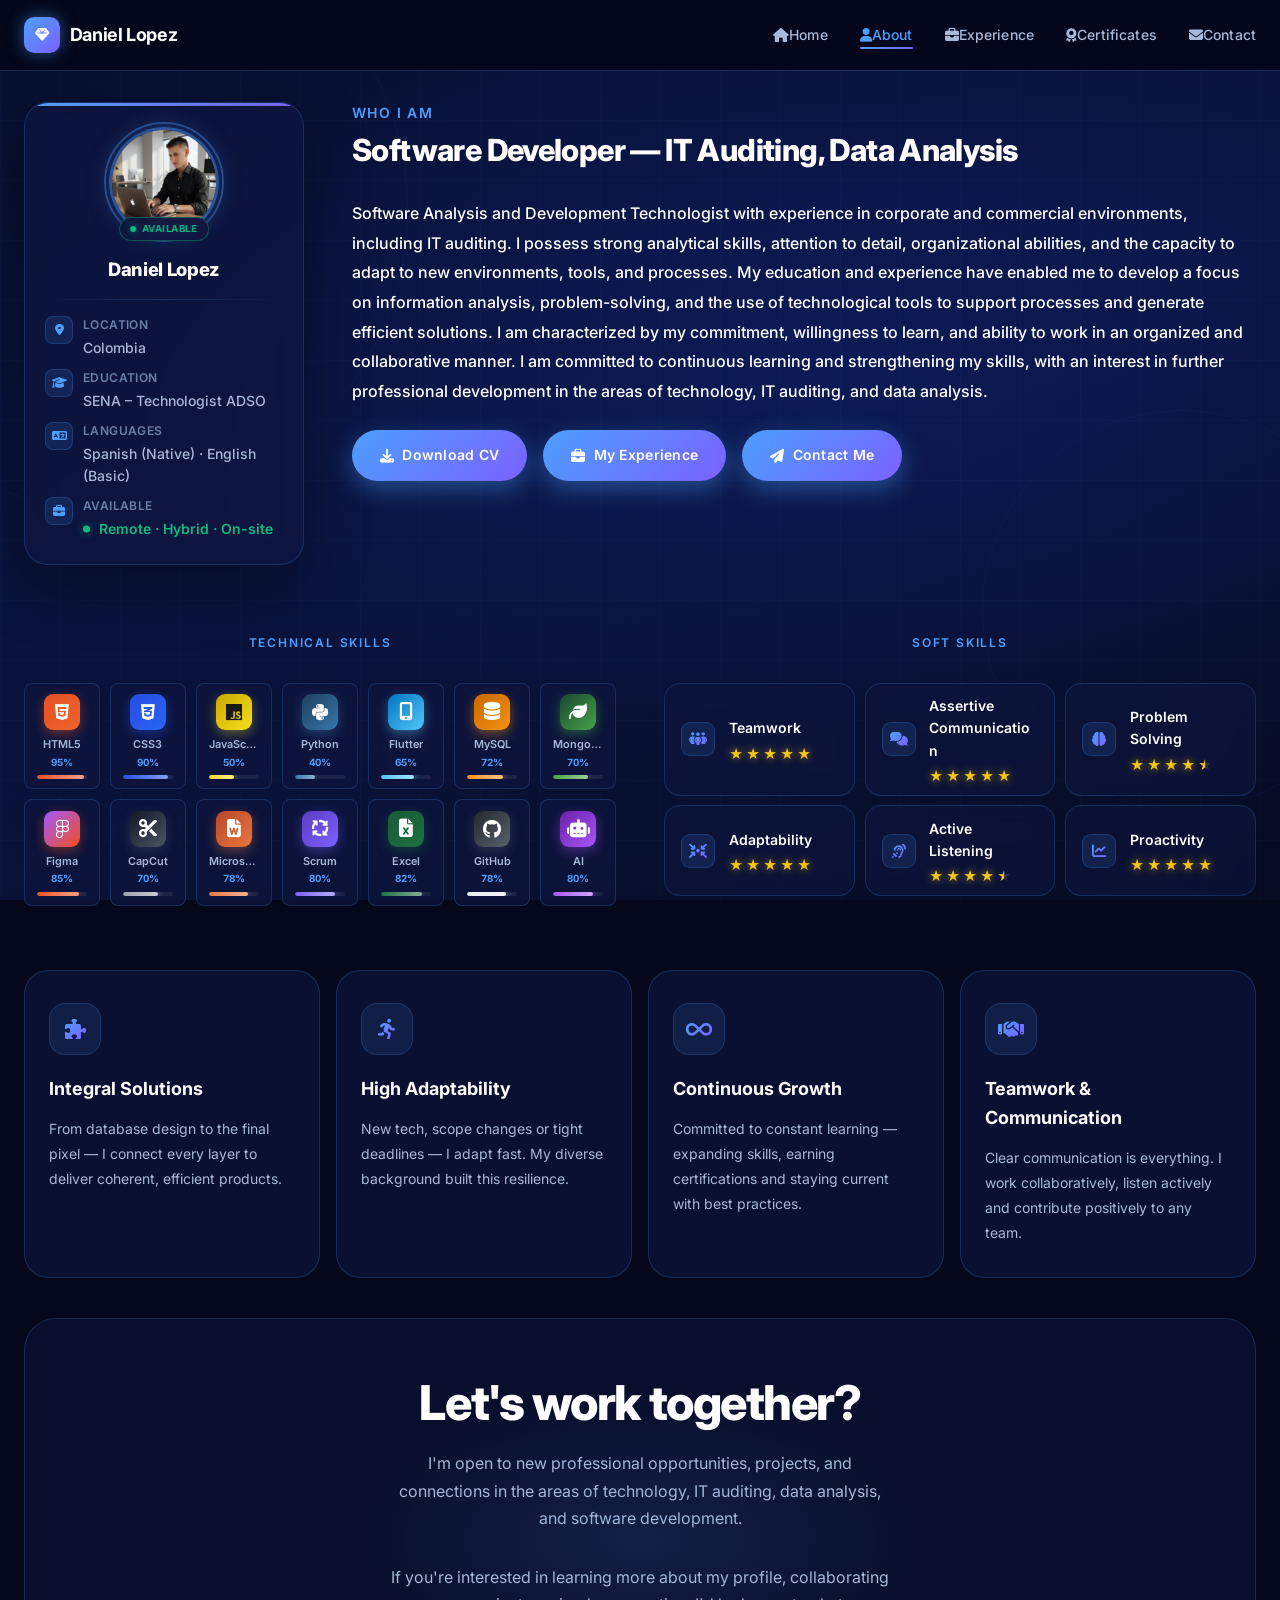
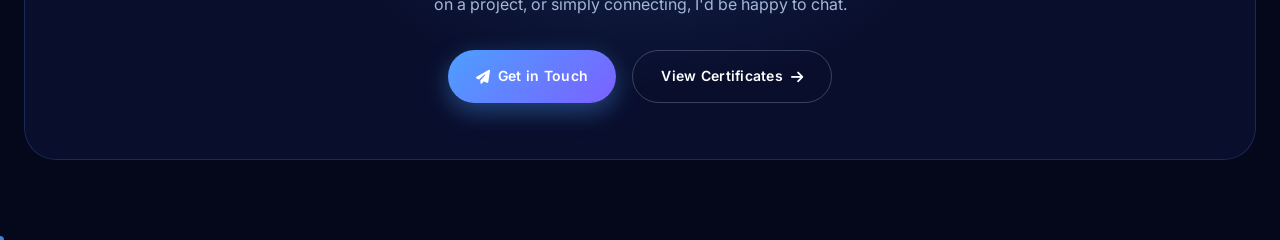
==== commit 23a8d3bc: "Actualizar estilos y estructura de navegación: ocultar el botón de menú en móviles y mejorar la pres" ====
--- a/acercade/acercade.html
+++ b/acercade/acercade.html
@@ -30,11 +30,11 @@
         </a>
 
         <ul class="nav__menu" id="nav-menu">
-          <li class="nav__item"><a href="../index.html#home"      class="nav__link">Home</a></li>
-          <li class="nav__item"><a href="acercade.html"           class="nav__link active-link">About</a></li>
-          <li class="nav__item"><a href="../experiencia/experiencia.html" class="nav__link">Experience</a></li>
-          <li class="nav__item"><a href="../certificados/certificados.html" class="nav__link">Certificates</a></li>
-          <li class="nav__item"><a href="../contacto/contacto.html" class="nav__link">Contact</a></li>
+          <li class="nav__item"><a href="../index.html#home" class="nav__link"><i class="fas fa-house" aria-hidden="true"></i><span>Home</span></a></li>
+          <li class="nav__item"><a href="acercade.html" class="nav__link active-link"><i class="fas fa-user" aria-hidden="true"></i><span>About</span></a></li>
+          <li class="nav__item"><a href="../experiencia/experiencia.html" class="nav__link"><i class="fas fa-briefcase" aria-hidden="true"></i><span>Experience</span></a></li>
+          <li class="nav__item"><a href="../certificados/certificados.html" class="nav__link"><i class="fas fa-award" aria-hidden="true"></i><span>Certificates</span></a></li>
+          <li class="nav__item"><a href="../contacto/contacto.html" class="nav__link"><i class="fas fa-envelope" aria-hidden="true"></i><span>Contact</span></a></li>
         </ul>
 
         <div class="nav__toggle" id="nav-toggle" aria-label="Toggle menu">
--- a/acercade/acercade.css
+++ b/acercade/acercade.css
@@ -1216,23 +1216,31 @@
   .about-wrapper { gap: 3rem; }
 
   /* Navbar mobile */
-  .nav__toggle { display: flex; z-index: 1100; }
+  .nav__toggle { display: none; }
   .nav__menu {
     position: fixed;
-    inset: 0;
-    background: rgba(5,7,26,0.98);
+    right: .75rem;
+    bottom: calc(.75rem + env(safe-area-inset-bottom));
+    left: .75rem;
+    height: 4.25rem;
+    padding: .4rem .25rem;
+    background: rgba(11,16,51,.9);
     -webkit-backdrop-filter: blur(24px);
     backdrop-filter: blur(24px);
-    flex-direction: column;
-    justify-content: center;
-    align-items: center;
-    gap: 2.5rem;
-    transform: translateX(100%);
-    transition: transform var(--transition-smooth);
-    z-index: 1050;
+    border: 1px solid var(--color-border);
+    border-radius: 1.25rem;
+    box-shadow: 0 12px 35px rgba(0,0,0,.35);
+    justify-content: space-around;
+    gap: .15rem;
+    z-index: 1001;
   }
-  .nav__menu.open { transform: translateX(0); }
-  .nav__link { font-size: var(--font-size-xl); font-weight: 600; }
+  .nav__item { flex: 1; min-width: 0; }
+  .nav__link { display: flex; height: 3.4rem; flex-direction: column; align-items: center; justify-content: center; gap: .25rem; padding: .25rem .1rem; border-radius: .8rem; font-size: .65rem; font-weight: 600; text-align: center; white-space: nowrap; }
+  .nav__link i { font-size: 1rem; }
+  .nav__link::after { top: .2rem; right: 25%; bottom: auto; left: 25%; width: 0; height: 2px; }
+  .nav__link:hover::after, .nav__link.active-link::after { width: 50%; }
+  .nav__link.active-link { background: rgba(77,159,255,.12); }
+  .about-wrapper { padding-bottom: calc(5.5rem + env(safe-area-inset-bottom)); }
 
   /* Bio details — columna en móvil ya es flex-col por defecto */
   .about-details {
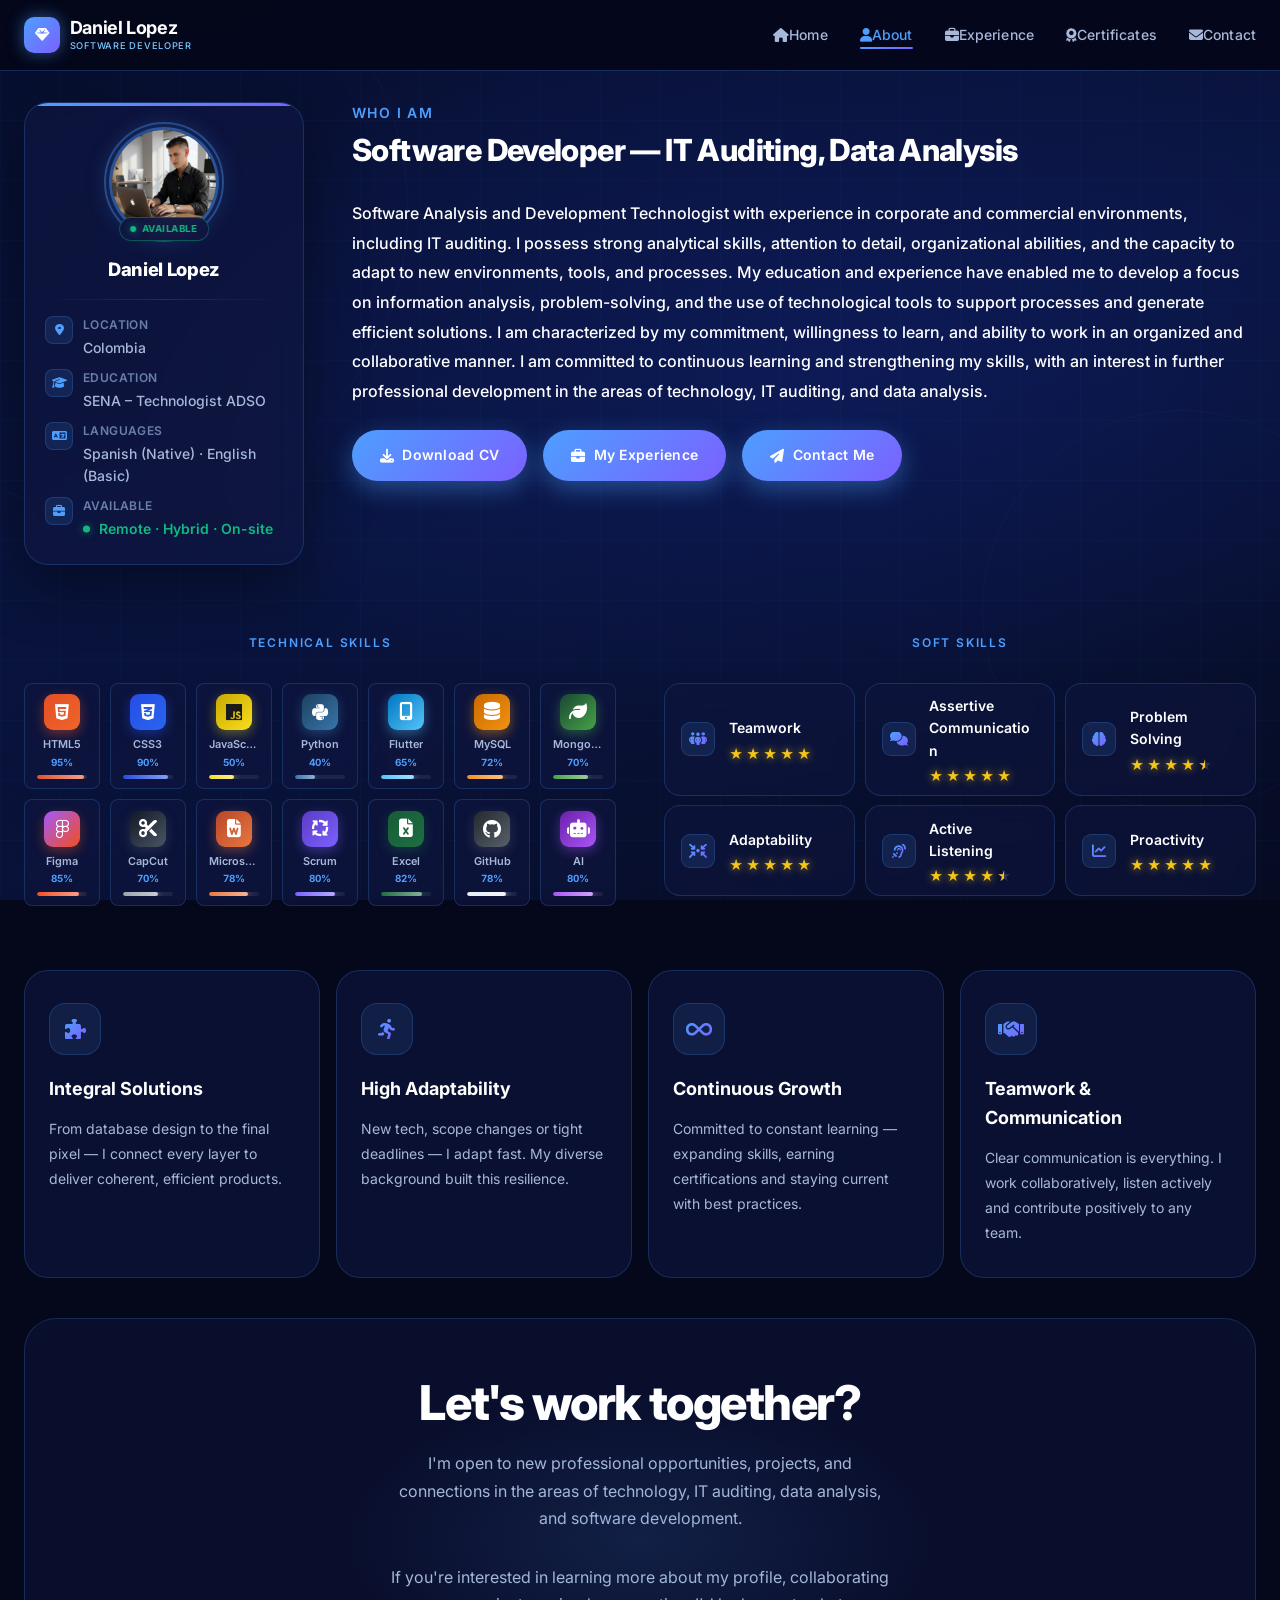
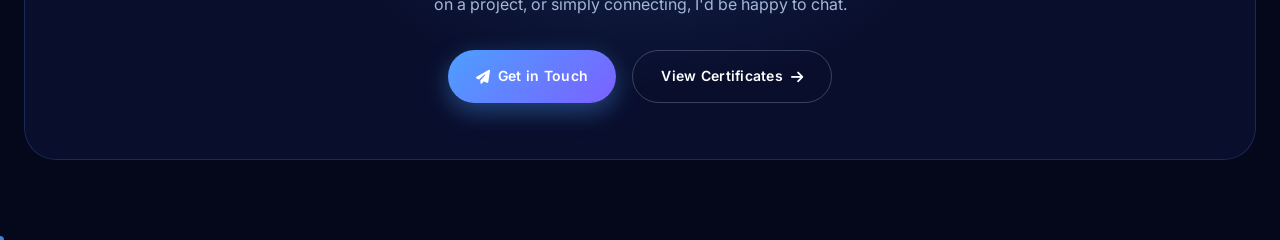
==== commit 2df0ec48: "Agregar subtítulo de "Software Developer" al logo en varias páginas y mejorar estilos de presentació" ====
--- a/acercade/acercade.html
+++ b/acercade/acercade.html
@@ -26,7 +26,10 @@
       <nav class="nav container">
         <a href="../index.html" class="nav__logo">
           <span class="nav__logo-icon"><i class="fas fa-gem"></i></span>
-          <span class="nav__logo-text">Daniel Lopez</span>
+          <span class="nav__logo-copy">
+            <span class="nav__logo-text">Daniel Lopez</span>
+            <span class="nav__logo-subtitle">Software Developer</span>
+          </span>
         </a>
 
         <ul class="nav__menu" id="nav-menu">
--- a/acercade/acercade.css
+++ b/acercade/acercade.css
@@ -136,6 +136,19 @@
   transition: opacity var(--transition-fast);
 }
 .nav__logo:hover { opacity: .8; }
+.nav__logo-copy {
+  display: flex;
+  flex-direction: column;
+  line-height: 1.1;
+}
+.nav__logo-subtitle {
+  margin-top: .2rem;
+  color: var(--color-accent-light);
+  font-size: .58rem;
+  font-weight: 500;
+  letter-spacing: .08em;
+  text-transform: uppercase;
+}
 .nav__logo-icon {
   width: 36px; height: 36px;
   background: var(--color-accent-grad);
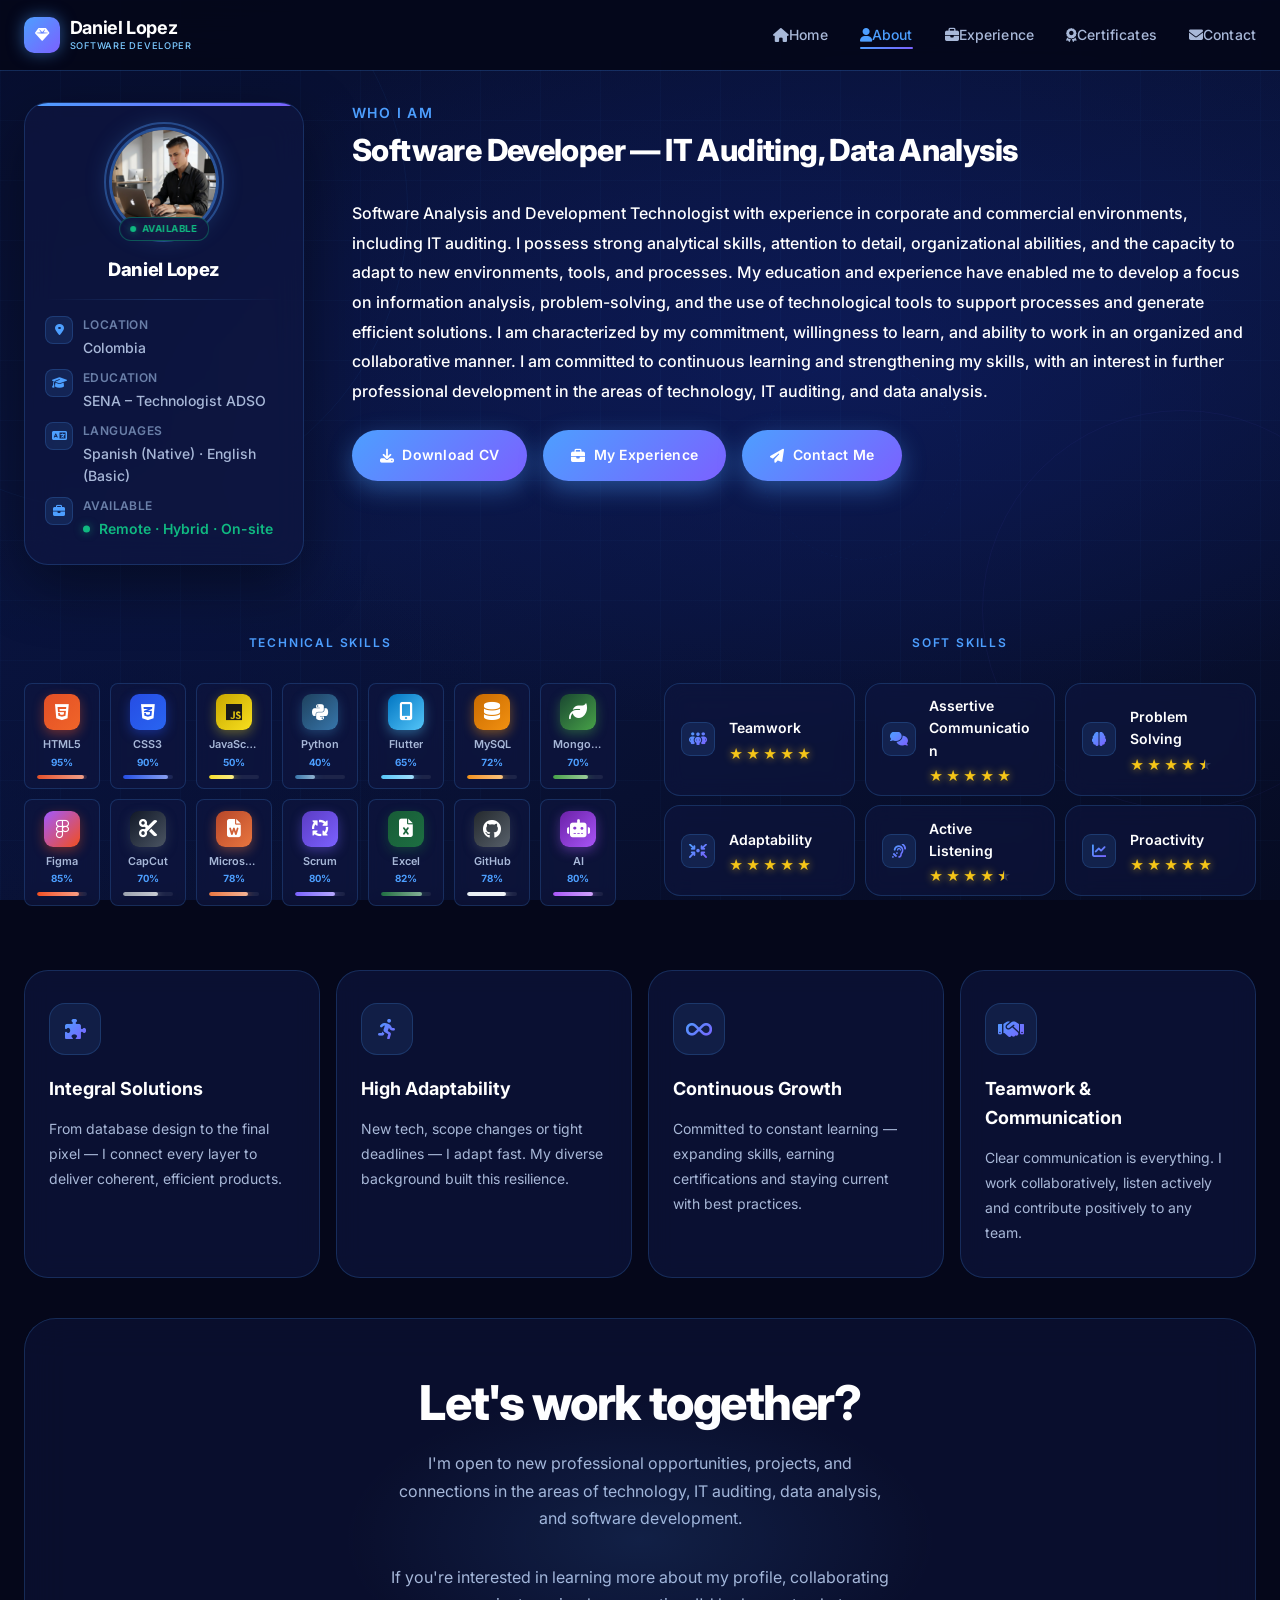
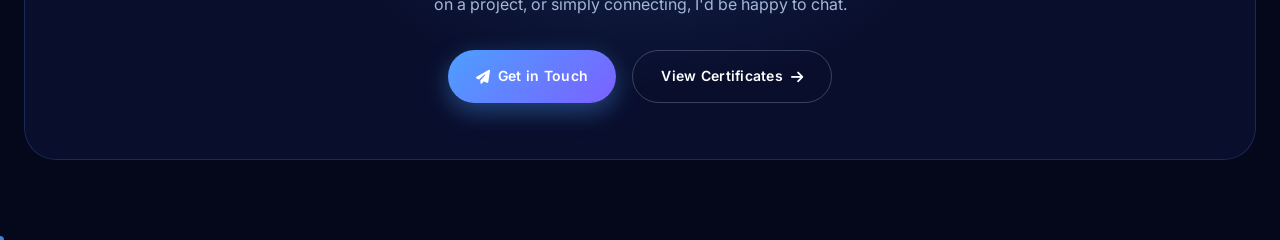
==== commit f8f65558: "Agregar menú de navegación móvil: implementar estilos y funcionalidad para el botón de menú, mejoran" ====
--- a/acercade/acercade.html
+++ b/acercade/acercade.html
@@ -40,9 +40,9 @@
           <li class="nav__item"><a href="../contacto/contacto.html" class="nav__link"><i class="fas fa-envelope" aria-hidden="true"></i><span>Contact</span></a></li>
         </ul>
 
-        <div class="nav__toggle" id="nav-toggle" aria-label="Toggle menu">
+        <button class="nav__toggle" id="nav-toggle" type="button" aria-label="Open navigation menu" aria-controls="nav-menu" aria-expanded="false">
           <span></span><span></span><span></span>
-        </div>
+        </button>
       </nav>
     </header>
 
--- a/acercade/acercade.css
+++ b/acercade/acercade.css
@@ -1291,6 +1291,19 @@
   outline-offset: 3px;
   border-radius: 4px;
 }
+@media screen and (max-width: 768px) {
+  .nav { position: relative; }
+  .nav__toggle { display: flex; width: 42px; height: 42px; align-items: center; justify-content: center; gap: 5px; padding: 8px; border: 1px solid var(--color-border); border-radius: .75rem; background: rgba(15,22,64,.72); color: var(--color-text-primary); }
+  .nav__menu { position: absolute; top: calc(var(--nav-height) - .25rem); right: 1rem; bottom: auto; left: auto; width: min(250px, calc(100vw - 2rem)); display: flex; height: auto; flex-direction: column; align-items: stretch; gap: .35rem; padding: .6rem; opacity: 0; visibility: hidden; transform: translateY(-10px) scale(.98); transform-origin: top right; pointer-events: none; transition: opacity var(--transition-base), transform var(--transition-base), visibility var(--transition-base); }
+  .nav__menu.open { opacity: 1; visibility: visible; transform: translateY(0) scale(1); pointer-events: auto; }
+  .nav__item { flex: initial; }
+  .nav__link { height: auto; flex-direction: row; justify-content: flex-start; gap: .9rem; padding: .8rem .9rem; border-radius: .7rem; font-size: .9rem; text-align: left; }
+  .nav__link i { width: 1.25rem; color: var(--color-accent-light); font-size: 1rem; text-align: center; }
+  .nav__link::after { display: none; }
+  .nav__link.active-link { background: rgba(77,159,255,.14); color: var(--color-text-primary); }
+  .nav__link.active-link i { color: var(--color-accent); }
+}
+
 @media (prefers-reduced-motion: reduce) {
   *, *::before, *::after {
     animation-duration: .01ms !important;
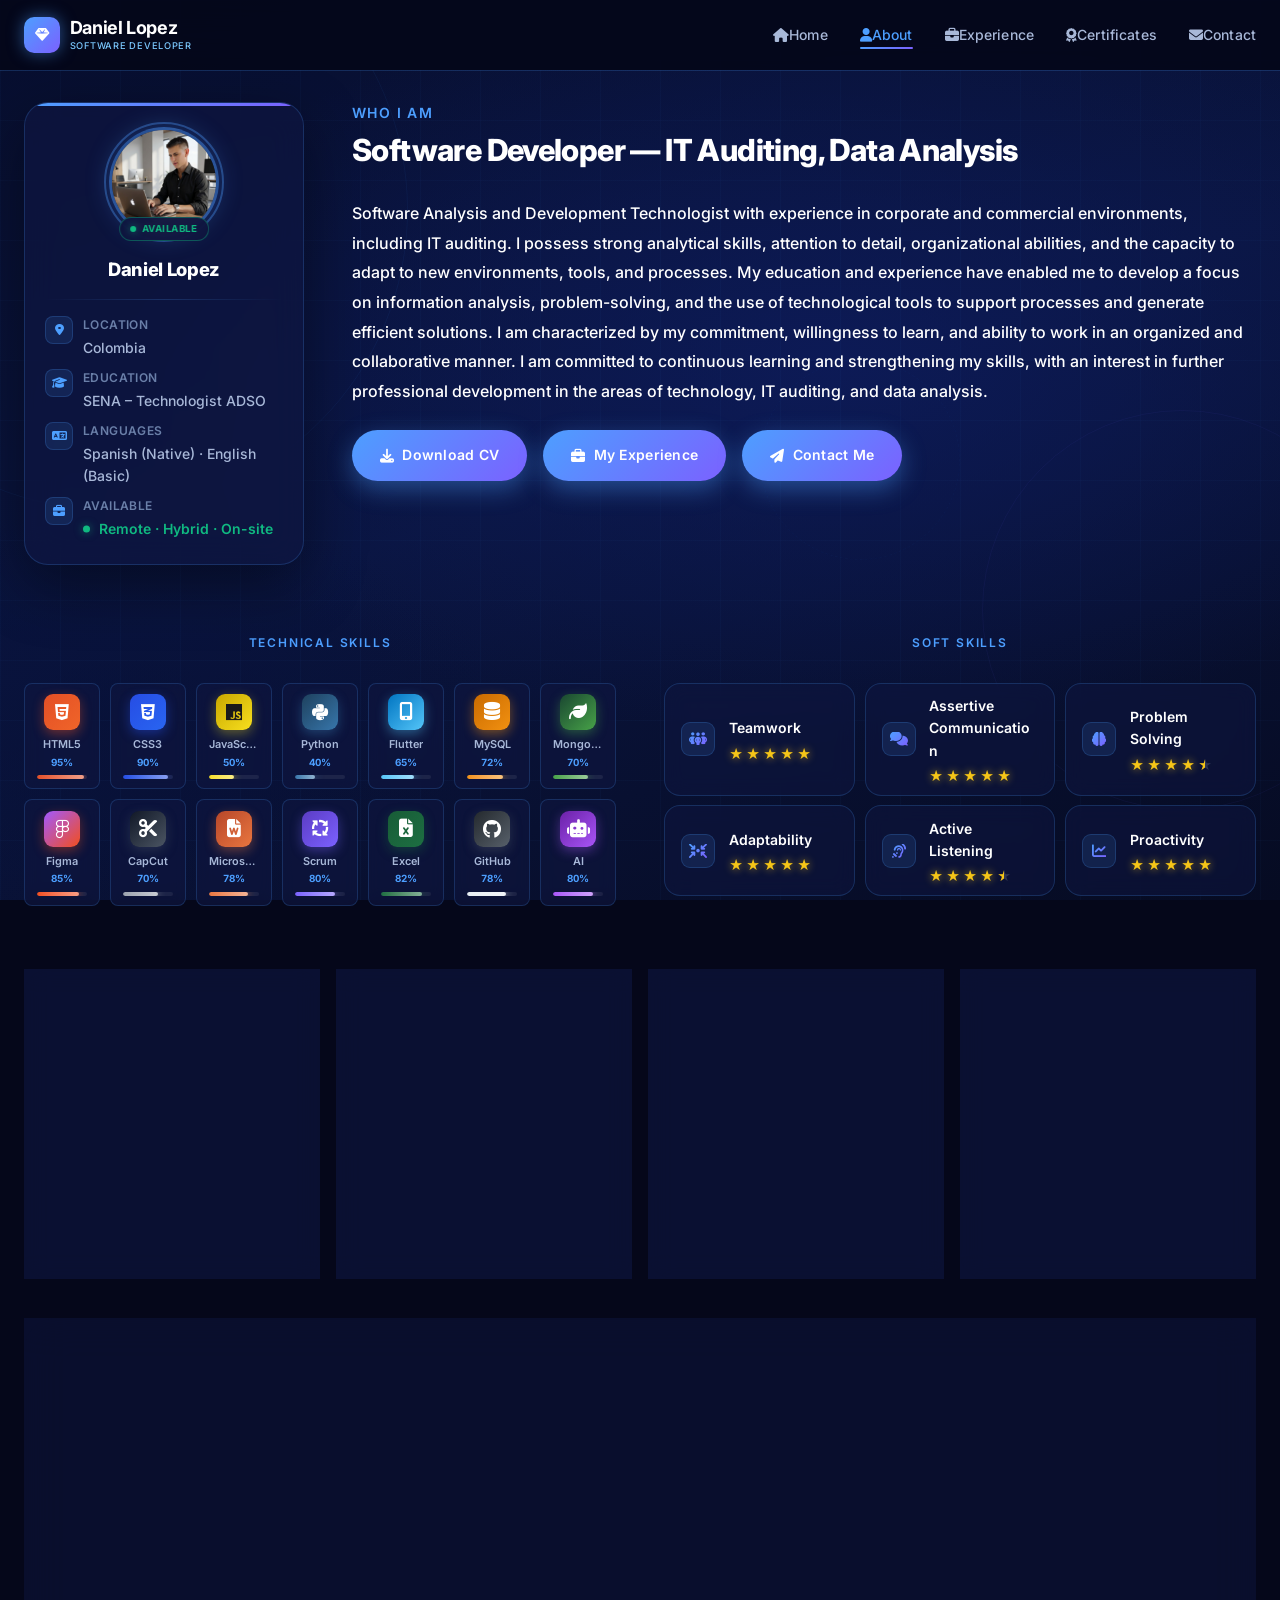
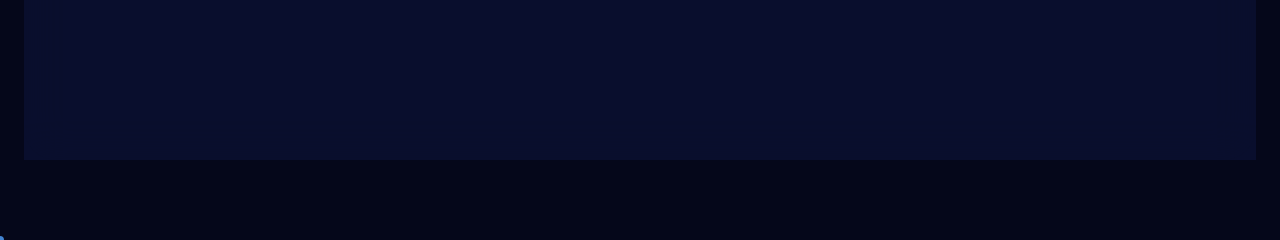
==== commit 25360b13: "Agregar atributo "translate='no'" a nombres de habilidades en varias secciones, mejorando la accesib" ====
--- a/acercade/acercade.html
+++ b/acercade/acercade.html
@@ -177,7 +177,7 @@
               <div class="sk-chip">
                 <div class="sk-chip__icon sk-chip__icon--html"><i class="fab fa-html5"></i></div>
                 <div class="sk-chip__info">
-                  <div class="sk-chip__top"><span class="sk-chip__name">HTML5</span><span class="sk-chip__pct">95%</span></div>
+                  <div class="sk-chip__top"><span class="sk-chip__name notranslate" translate="no">HTML5</span><span class="sk-chip__pct">95%</span></div>
                   <div class="sk-chip__bar"><div class="skill-item__fill skill-item__fill--html"></div></div>
                 </div>
               </div>
@@ -185,7 +185,7 @@
               <div class="sk-chip">
                 <div class="sk-chip__icon sk-chip__icon--css"><i class="fab fa-css3-alt"></i></div>
                 <div class="sk-chip__info">
-                  <div class="sk-chip__top"><span class="sk-chip__name">CSS3</span><span class="sk-chip__pct">90%</span></div>
+                  <div class="sk-chip__top"><span class="sk-chip__name notranslate" translate="no">CSS3</span><span class="sk-chip__pct">90%</span></div>
                   <div class="sk-chip__bar"><div class="skill-item__fill skill-item__fill--css"></div></div>
                 </div>
               </div>
@@ -193,7 +193,7 @@
               <div class="sk-chip">
                 <div class="sk-chip__icon sk-chip__icon--js"><i class="fab fa-js"></i></div>
                 <div class="sk-chip__info">
-                  <div class="sk-chip__top"><span class="sk-chip__name">JavaScript</span><span class="sk-chip__pct">50%</span></div>
+                  <div class="sk-chip__top"><span class="sk-chip__name notranslate" translate="no">JavaScript</span><span class="sk-chip__pct">50%</span></div>
                   <div class="sk-chip__bar"><div class="skill-item__fill skill-item__fill--js"></div></div>
                 </div>
               </div>
@@ -201,7 +201,7 @@
               <div class="sk-chip">
                 <div class="sk-chip__icon sk-chip__icon--python"><i class="fab fa-python"></i></div>
                 <div class="sk-chip__info">
-                  <div class="sk-chip__top"><span class="sk-chip__name">Python</span><span class="sk-chip__pct">40%</span></div>
+                  <div class="sk-chip__top"><span class="sk-chip__name notranslate" translate="no">Python</span><span class="sk-chip__pct">40%</span></div>
                   <div class="sk-chip__bar"><div class="skill-item__fill skill-item__fill--python"></div></div>
                 </div>
               </div>
@@ -209,7 +209,7 @@
               <div class="sk-chip">
                 <div class="sk-chip__icon sk-chip__icon--flutter"><i class="fas fa-mobile-screen-button"></i></div>
                 <div class="sk-chip__info">
-                  <div class="sk-chip__top"><span class="sk-chip__name">Flutter</span><span class="sk-chip__pct">65%</span></div>
+                  <div class="sk-chip__top"><span class="sk-chip__name notranslate" translate="no">Flutter</span><span class="sk-chip__pct">65%</span></div>
                   <div class="sk-chip__bar"><div class="skill-item__fill skill-item__fill--flutter"></div></div>
                 </div>
               </div>
@@ -217,7 +217,7 @@
               <div class="sk-chip">
                 <div class="sk-chip__icon sk-chip__icon--mysql"><i class="fas fa-database"></i></div>
                 <div class="sk-chip__info">
-                  <div class="sk-chip__top"><span class="sk-chip__name">MySQL</span><span class="sk-chip__pct">72%</span></div>
+                  <div class="sk-chip__top"><span class="sk-chip__name notranslate" translate="no">MySQL</span><span class="sk-chip__pct">72%</span></div>
                   <div class="sk-chip__bar"><div class="skill-item__fill skill-item__fill--mysql"></div></div>
                 </div>
               </div>
@@ -225,7 +225,7 @@
               <div class="sk-chip">
                 <div class="sk-chip__icon sk-chip__icon--mongo"><i class="fas fa-leaf"></i></div>
                 <div class="sk-chip__info">
-                  <div class="sk-chip__top"><span class="sk-chip__name">MongoDB</span><span class="sk-chip__pct">70%</span></div>
+                  <div class="sk-chip__top"><span class="sk-chip__name notranslate" translate="no">MongoDB</span><span class="sk-chip__pct">70%</span></div>
                   <div class="sk-chip__bar"><div class="skill-item__fill skill-item__fill--mongo"></div></div>
                 </div>
               </div>
@@ -233,7 +233,7 @@
               <div class="sk-chip">
                 <div class="sk-chip__icon sk-chip__icon--figma"><i class="fab fa-figma"></i></div>
                 <div class="sk-chip__info">
-                  <div class="sk-chip__top"><span class="sk-chip__name">Figma</span><span class="sk-chip__pct">85%</span></div>
+                  <div class="sk-chip__top"><span class="sk-chip__name notranslate" translate="no">Figma</span><span class="sk-chip__pct">85%</span></div>
                   <div class="sk-chip__bar"><div class="skill-item__fill skill-item__fill--figma"></div></div>
                 </div>
               </div>
@@ -241,7 +241,7 @@
               <div class="sk-chip">
                 <div class="sk-chip__icon sk-chip__icon--capcut"><i class="fas fa-scissors"></i></div>
                 <div class="sk-chip__info">
-                  <div class="sk-chip__top"><span class="sk-chip__name">CapCut</span><span class="sk-chip__pct">70%</span></div>
+                  <div class="sk-chip__top"><span class="sk-chip__name notranslate" translate="no">CapCut</span><span class="sk-chip__pct">70%</span></div>
                   <div class="sk-chip__bar"><div class="skill-item__fill skill-item__fill--capcut"></div></div>
                 </div>
               </div>
@@ -249,7 +249,7 @@
               <div class="sk-chip">
                 <div class="sk-chip__icon sk-chip__icon--office"><i class="fas fa-file-word"></i></div>
                 <div class="sk-chip__info">
-                  <div class="sk-chip__top"><span class="sk-chip__name">Microsoft Office</span><span class="sk-chip__pct">78%</span></div>
+                  <div class="sk-chip__top"><span class="sk-chip__name notranslate" translate="no">Microsoft Office</span><span class="sk-chip__pct">78%</span></div>
                   <div class="sk-chip__bar"><div class="skill-item__fill skill-item__fill--office"></div></div>
                 </div>
               </div>
@@ -257,7 +257,7 @@
               <div class="sk-chip">
                 <div class="sk-chip__icon sk-chip__icon--scrum"><i class="fas fa-arrows-spin"></i></div>
                 <div class="sk-chip__info">
-                  <div class="sk-chip__top"><span class="sk-chip__name">Scrum</span><span class="sk-chip__pct">80%</span></div>
+                  <div class="sk-chip__top"><span class="sk-chip__name notranslate" translate="no">Scrum</span><span class="sk-chip__pct">80%</span></div>
                   <div class="sk-chip__bar"><div class="skill-item__fill skill-item__fill--scrum"></div></div>
                 </div>
               </div>
@@ -265,7 +265,7 @@
               <div class="sk-chip">
                 <div class="sk-chip__icon sk-chip__icon--excel"><i class="fas fa-file-excel"></i></div>
                 <div class="sk-chip__info">
-                  <div class="sk-chip__top"><span class="sk-chip__name">Excel</span><span class="sk-chip__pct">82%</span></div>
+                  <div class="sk-chip__top"><span class="sk-chip__name notranslate" translate="no">Excel</span><span class="sk-chip__pct">82%</span></div>
                   <div class="sk-chip__bar"><div class="skill-item__fill skill-item__fill--excel"></div></div>
                 </div>
               </div>
@@ -273,7 +273,7 @@
               <div class="sk-chip">
                 <div class="sk-chip__icon sk-chip__icon--github"><i class="fab fa-github"></i></div>
                 <div class="sk-chip__info">
-                  <div class="sk-chip__top"><span class="sk-chip__name">GitHub</span><span class="sk-chip__pct">78%</span></div>
+                  <div class="sk-chip__top"><span class="sk-chip__name notranslate" translate="no">GitHub</span><span class="sk-chip__pct">78%</span></div>
                   <div class="sk-chip__bar"><div class="skill-item__fill skill-item__fill--github"></div></div>
                 </div>
               </div>
@@ -281,7 +281,7 @@
               <div class="sk-chip">
                 <div class="sk-chip__icon sk-chip__icon--ai"><i class="fas fa-robot"></i></div>
                 <div class="sk-chip__info">
-                  <div class="sk-chip__top"><span class="sk-chip__name">AI</span><span class="sk-chip__pct">80%</span></div>
+                  <div class="sk-chip__top"><span class="sk-chip__name notranslate" translate="no">AI</span><span class="sk-chip__pct">80%</span></div>
                   <div class="sk-chip__bar"><div class="skill-item__fill skill-item__fill--ai"></div></div>
                 </div>
               </div>
--- a/acercade/acercade.css
+++ b/acercade/acercade.css
@@ -1255,6 +1255,8 @@
   .nav__link.active-link { background: rgba(77,159,255,.12); }
   .about-wrapper { padding-bottom: calc(5.5rem + env(safe-area-inset-bottom)); }
 
+  .about-actions { justify-content: center; }
+
   /* Bio details — columna en móvil ya es flex-col por defecto */
   .about-details {
     gap: .6rem;
@@ -1312,3 +1314,7 @@
   }
   html { scroll-behavior: auto; }
 }
+
+@media screen and (max-width: 768px) {
+  .nav__menu { width: 180px; }
+}
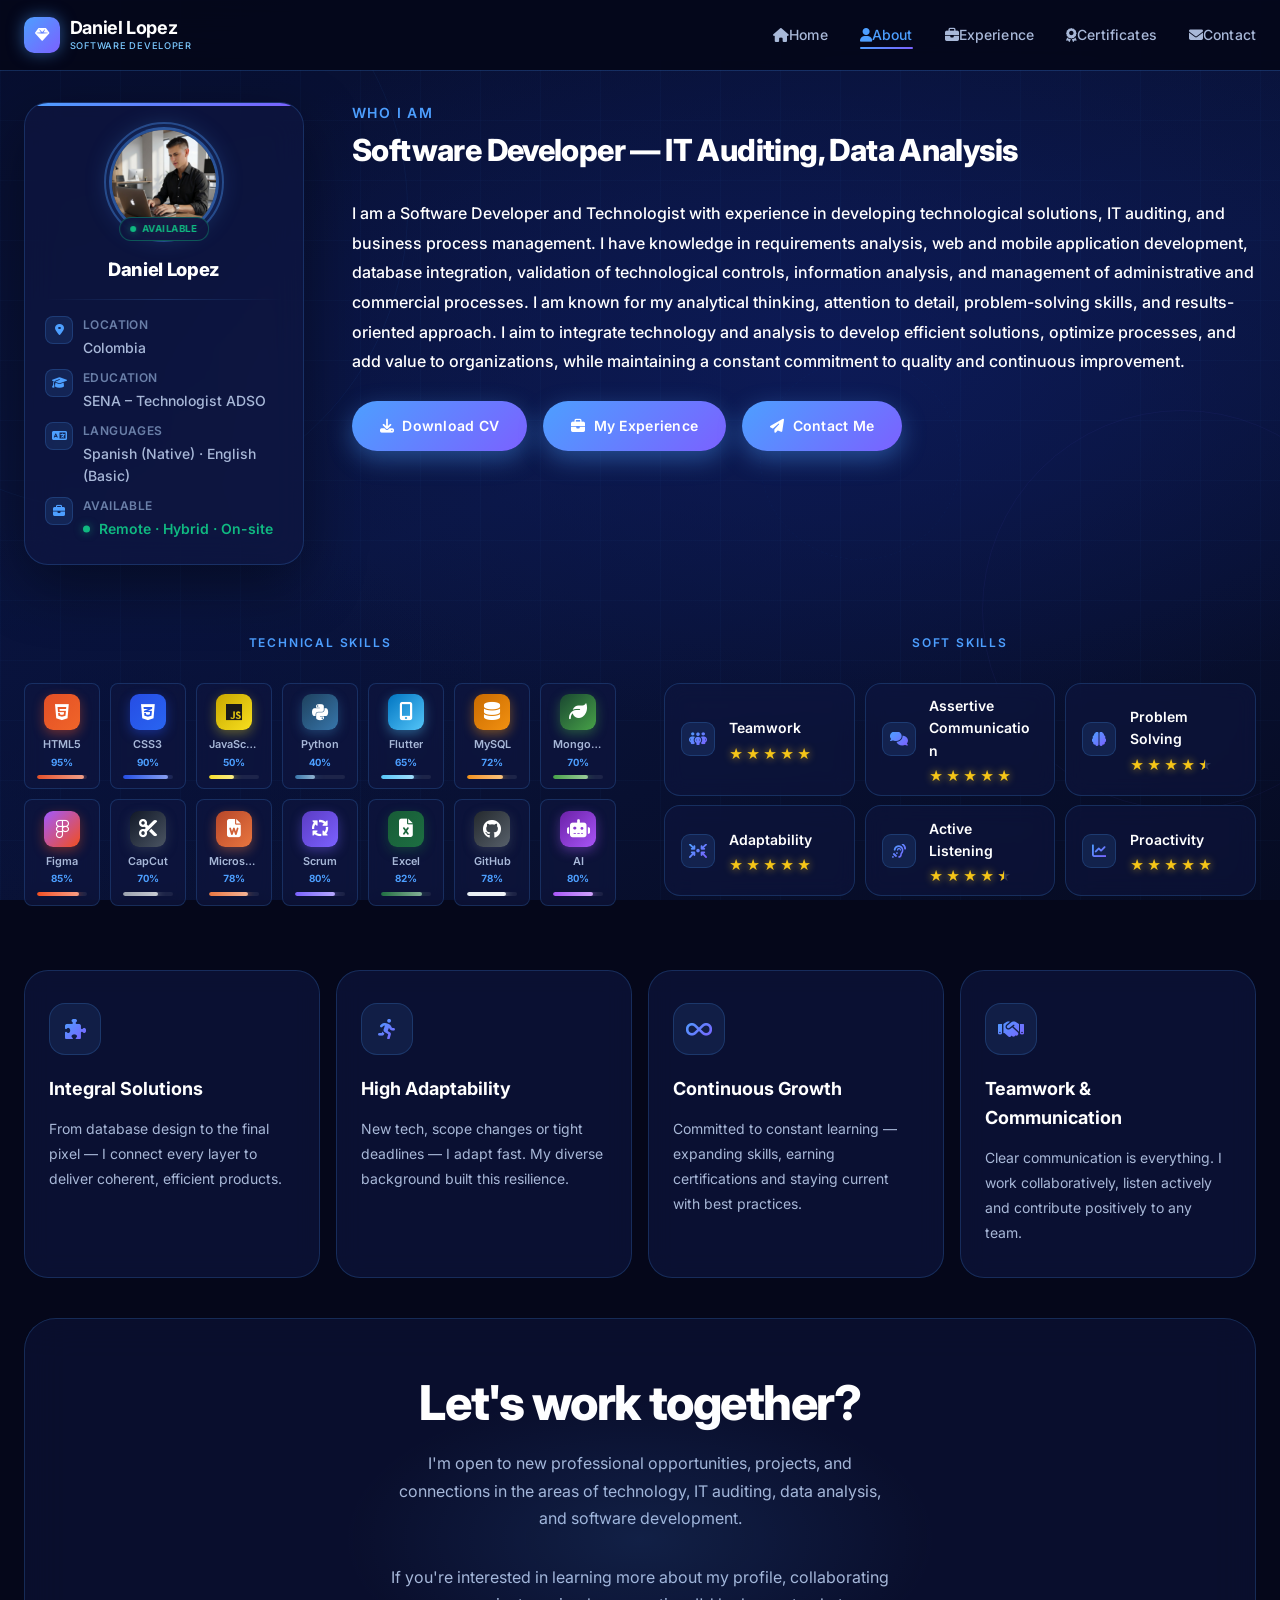
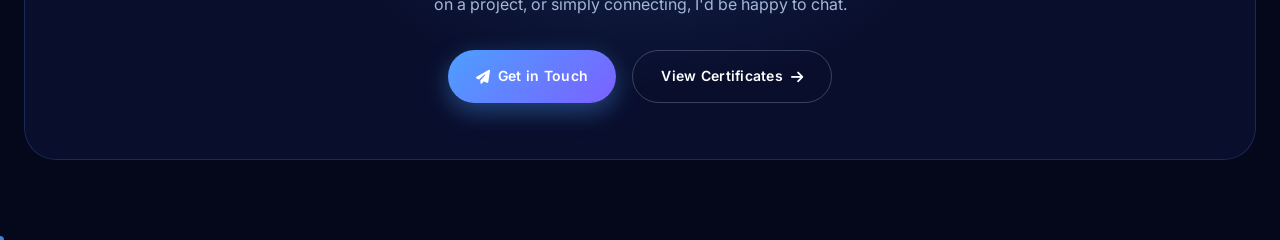
==== commit daf61748: "EPA" ====
--- a/acercade/acercade.html
+++ b/acercade/acercade.html
@@ -137,11 +137,7 @@
             <!-- Condensed bio -->
             <div class="about-bio">
               <p class="about-bio__text">
-                Software Analysis and Development Technologist with experience in corporate and commercial environments, including IT auditing.
-                I possess strong analytical skills, attention to detail, organizational abilities, and the capacity to adapt to new environments, tools, and processes.
-                My education and experience have enabled me to develop a focus on information analysis, problem-solving, and the use of technological tools to support processes and generate efficient solutions.
-                I am characterized by my commitment, willingness to learn, and ability to work in an organized and collaborative manner.
-                I am committed to continuous learning and strengthening my skills, with an interest in further professional development in the areas of technology, IT auditing, and data analysis.
+                I am a Software Developer and Technologist with experience in developing technological solutions, IT auditing, and business process management. I have knowledge in requirements analysis, web and mobile application development, database integration, validation of technological controls, information analysis, and management of administrative and commercial processes. I am known for my analytical thinking, attention to detail, problem-solving skills, and results-oriented approach. I aim to integrate technology and analysis to develop efficient solutions, optimize processes, and add value to organizations, while maintaining a constant commitment to quality and continuous improvement.
               </p>
             </div>
 
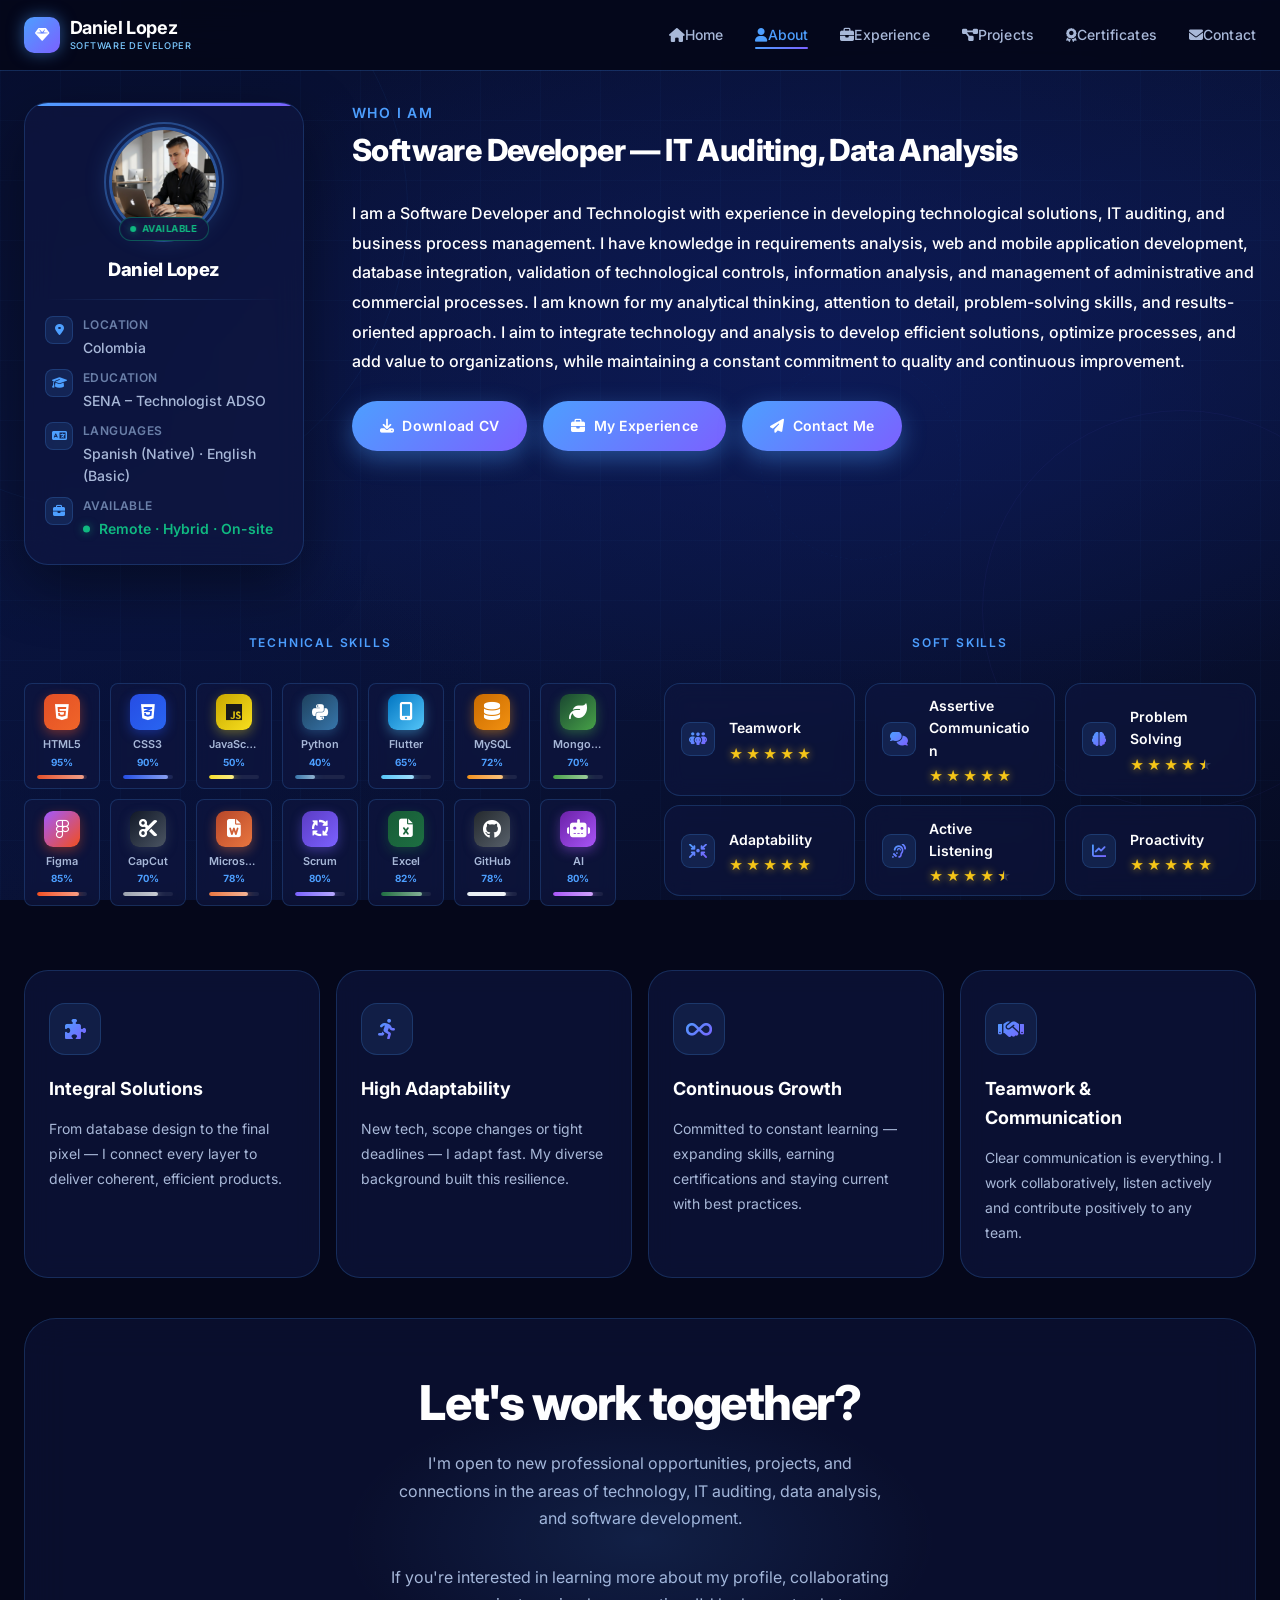
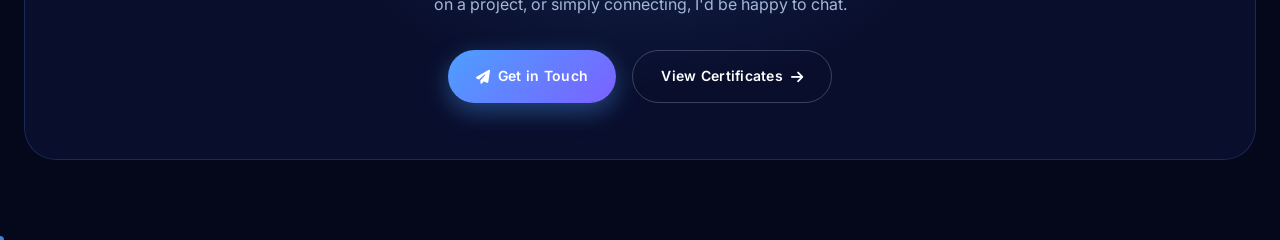
==== commit 92c7f3cb: "s" ====
--- a/acercade/acercade.html
+++ b/acercade/acercade.html
@@ -36,6 +36,7 @@
           <li class="nav__item"><a href="../index.html#home" class="nav__link"><i class="fas fa-house" aria-hidden="true"></i><span>Home</span></a></li>
           <li class="nav__item"><a href="acercade.html" class="nav__link active-link"><i class="fas fa-user" aria-hidden="true"></i><span>About</span></a></li>
           <li class="nav__item"><a href="../experiencia/experiencia.html" class="nav__link"><i class="fas fa-briefcase" aria-hidden="true"></i><span>Experience</span></a></li>
+          <li class="nav__item"><a href="../proyectos/proyectos.html" class="nav__link"><i class="fas fa-diagram-project" aria-hidden="true"></i><span>Projects</span></a></li>
           <li class="nav__item"><a href="../certificados/certificados.html" class="nav__link"><i class="fas fa-award" aria-hidden="true"></i><span>Certificates</span></a></li>
           <li class="nav__item"><a href="../contacto/contacto.html" class="nav__link"><i class="fas fa-envelope" aria-hidden="true"></i><span>Contact</span></a></li>
         </ul>
